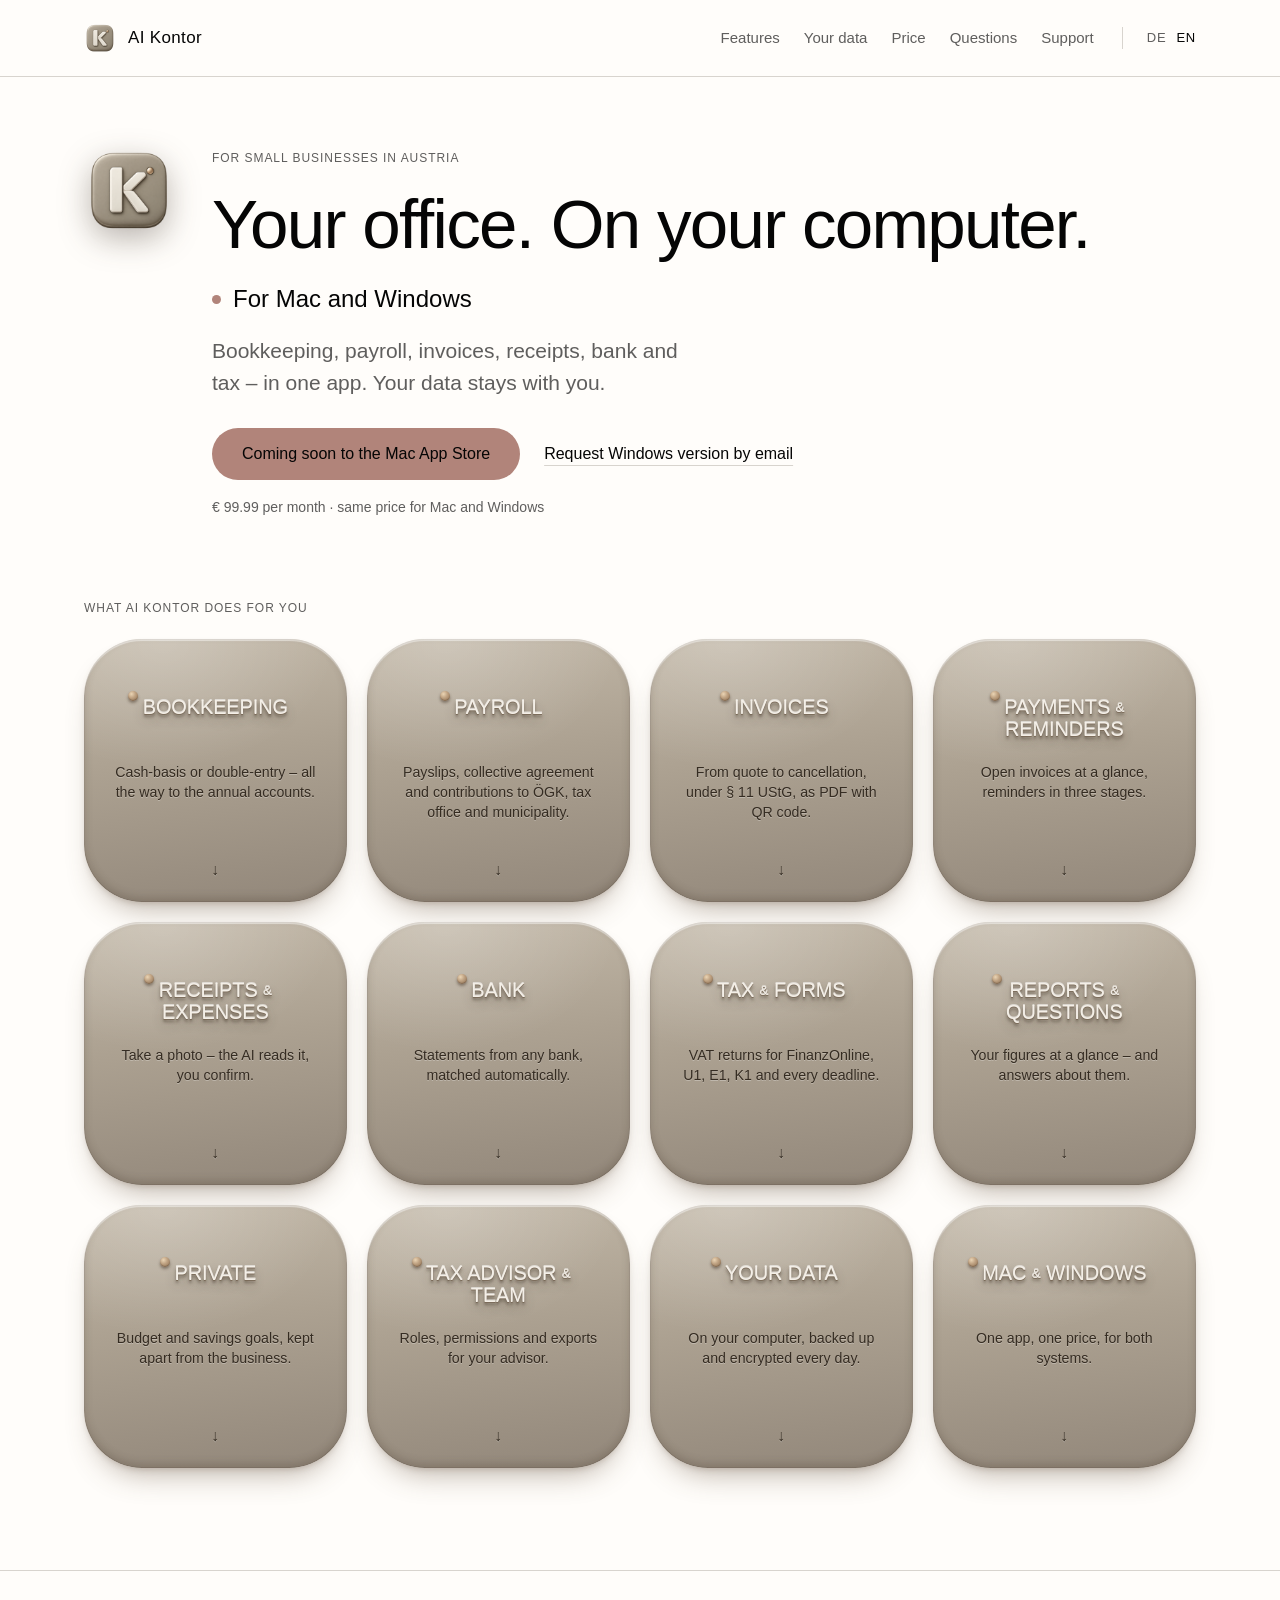
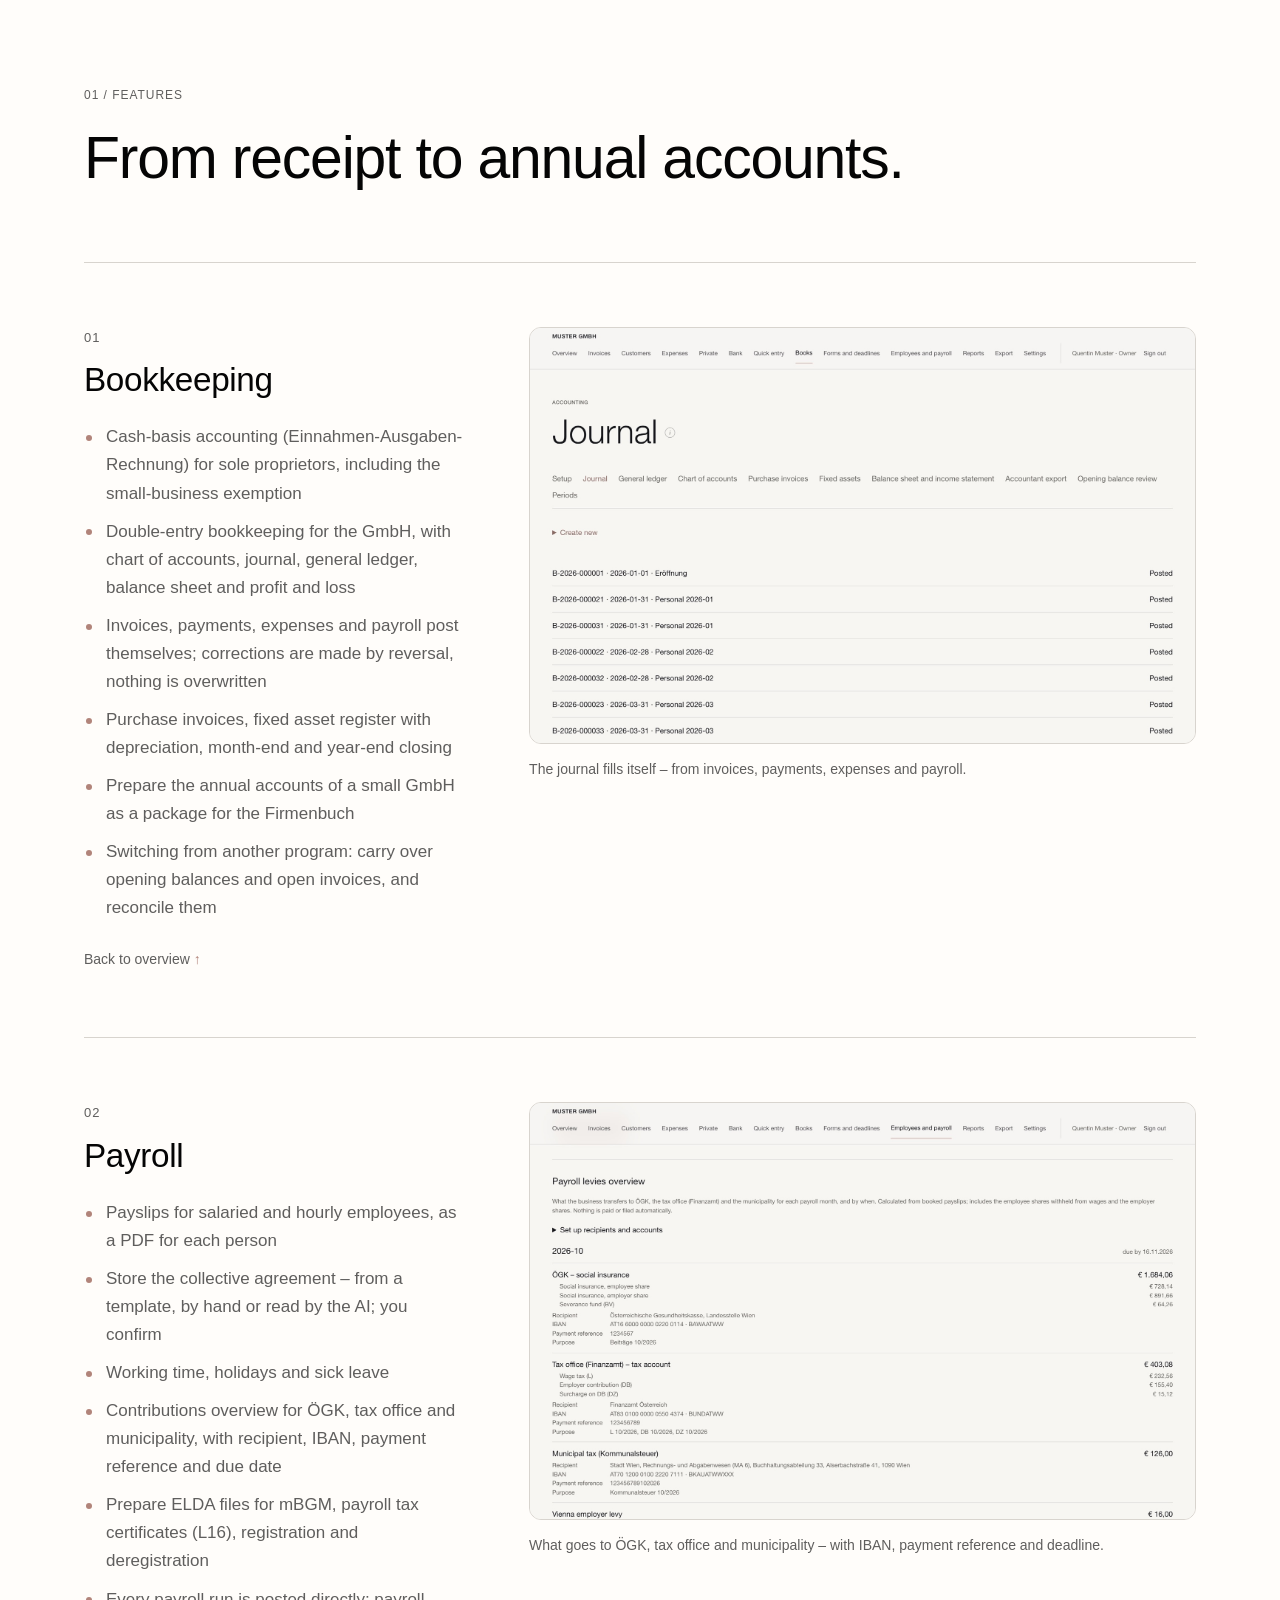
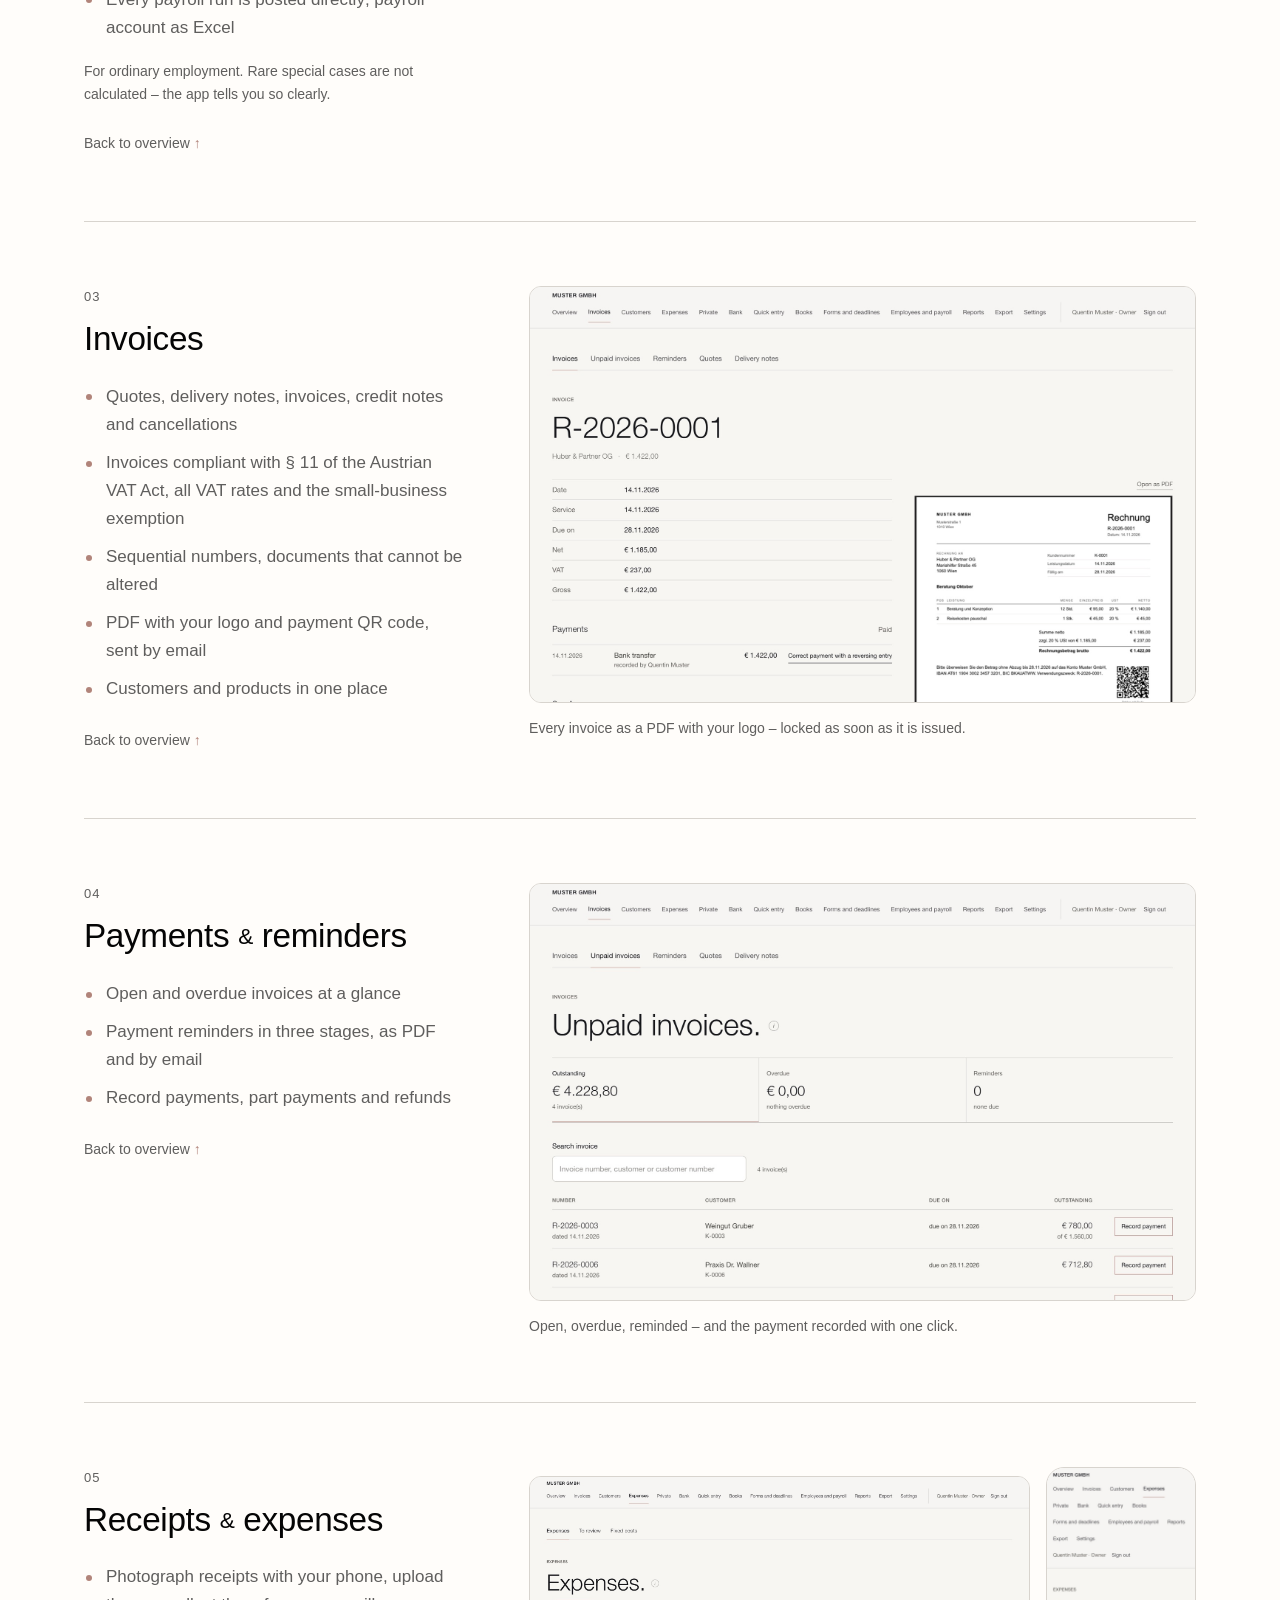
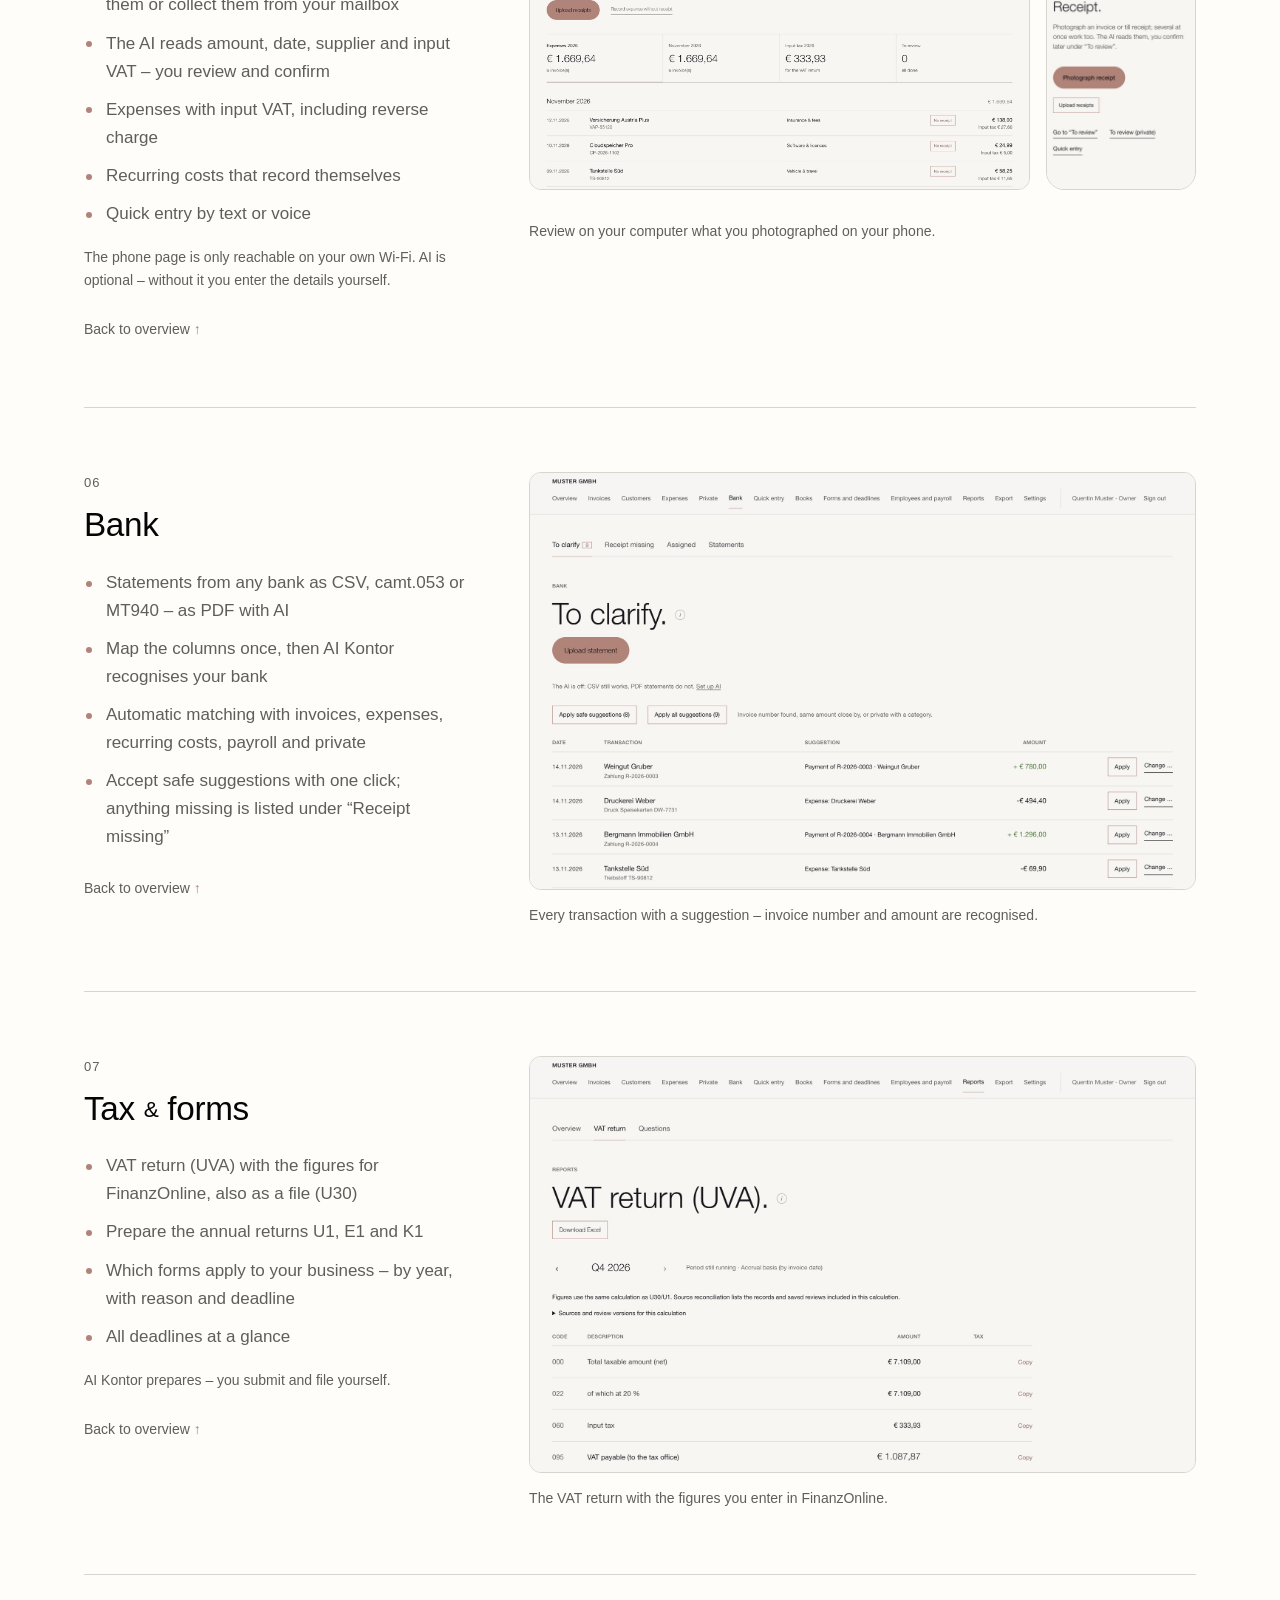
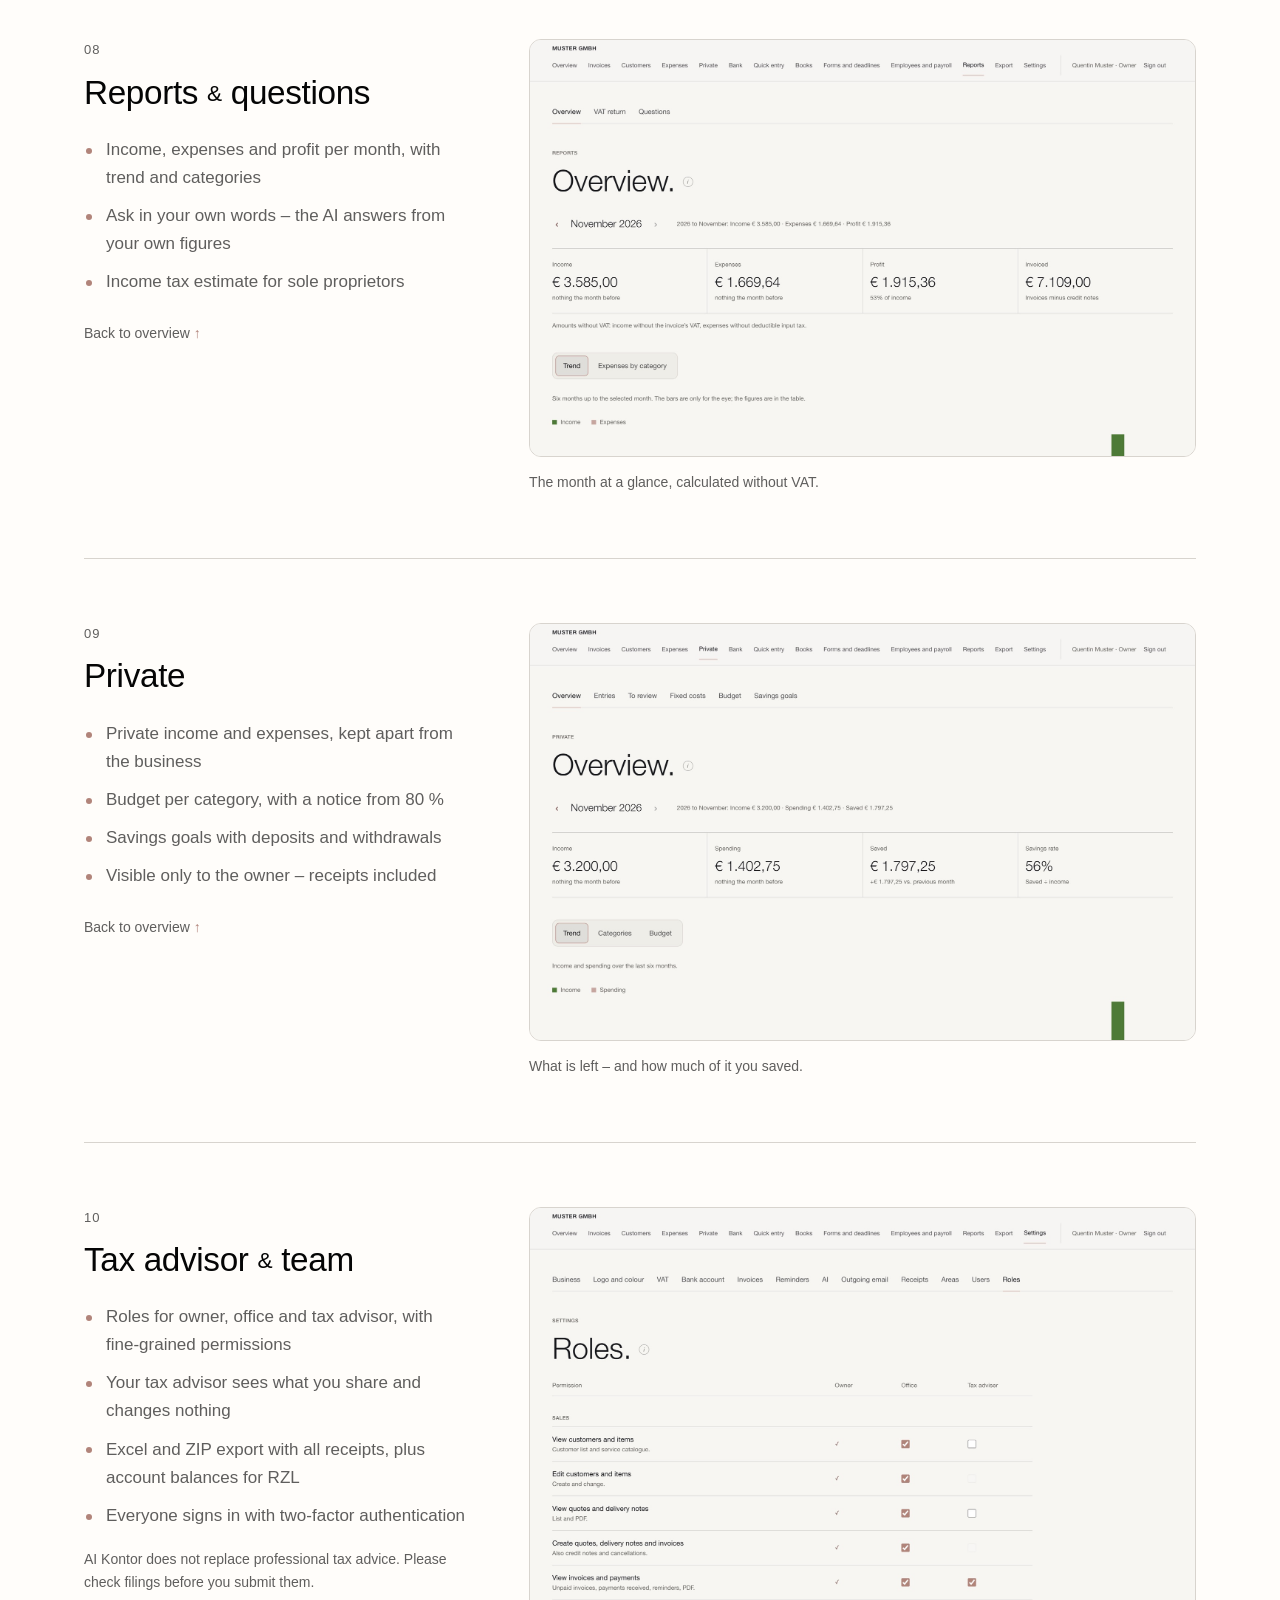
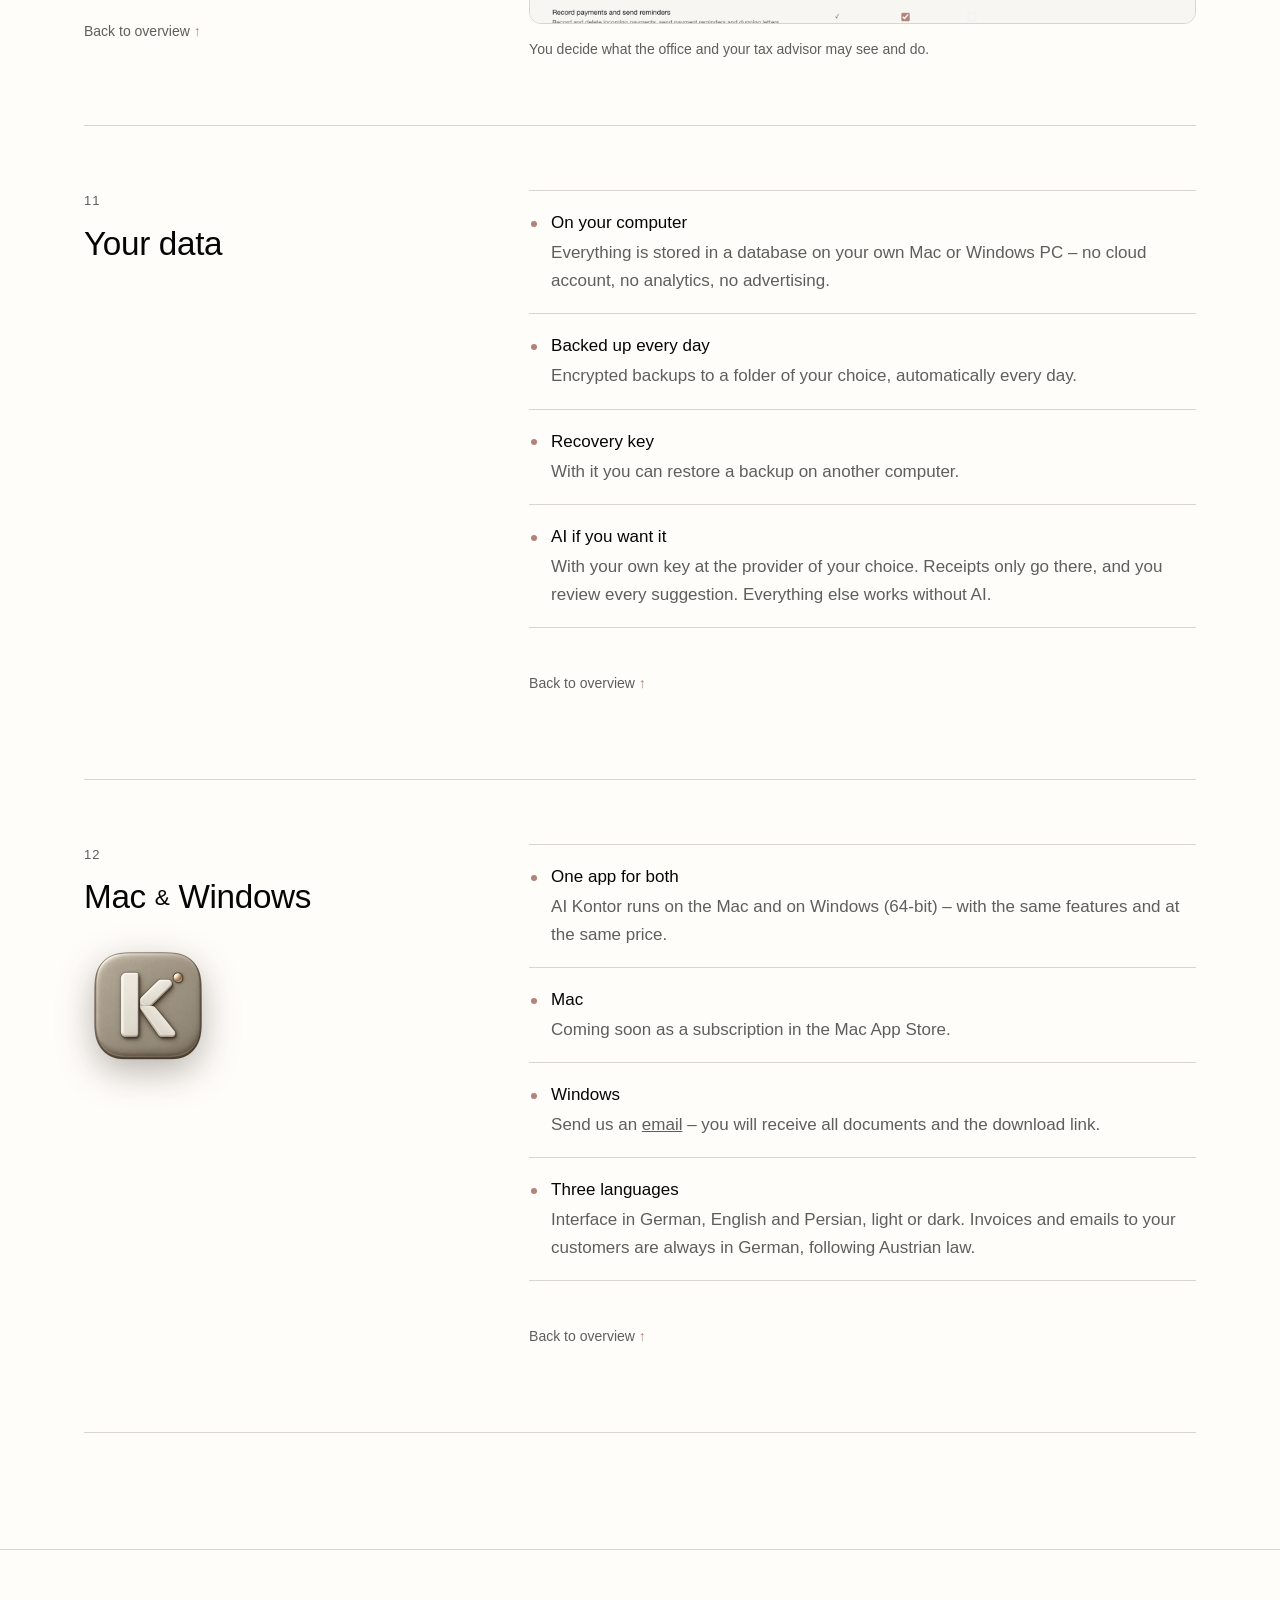
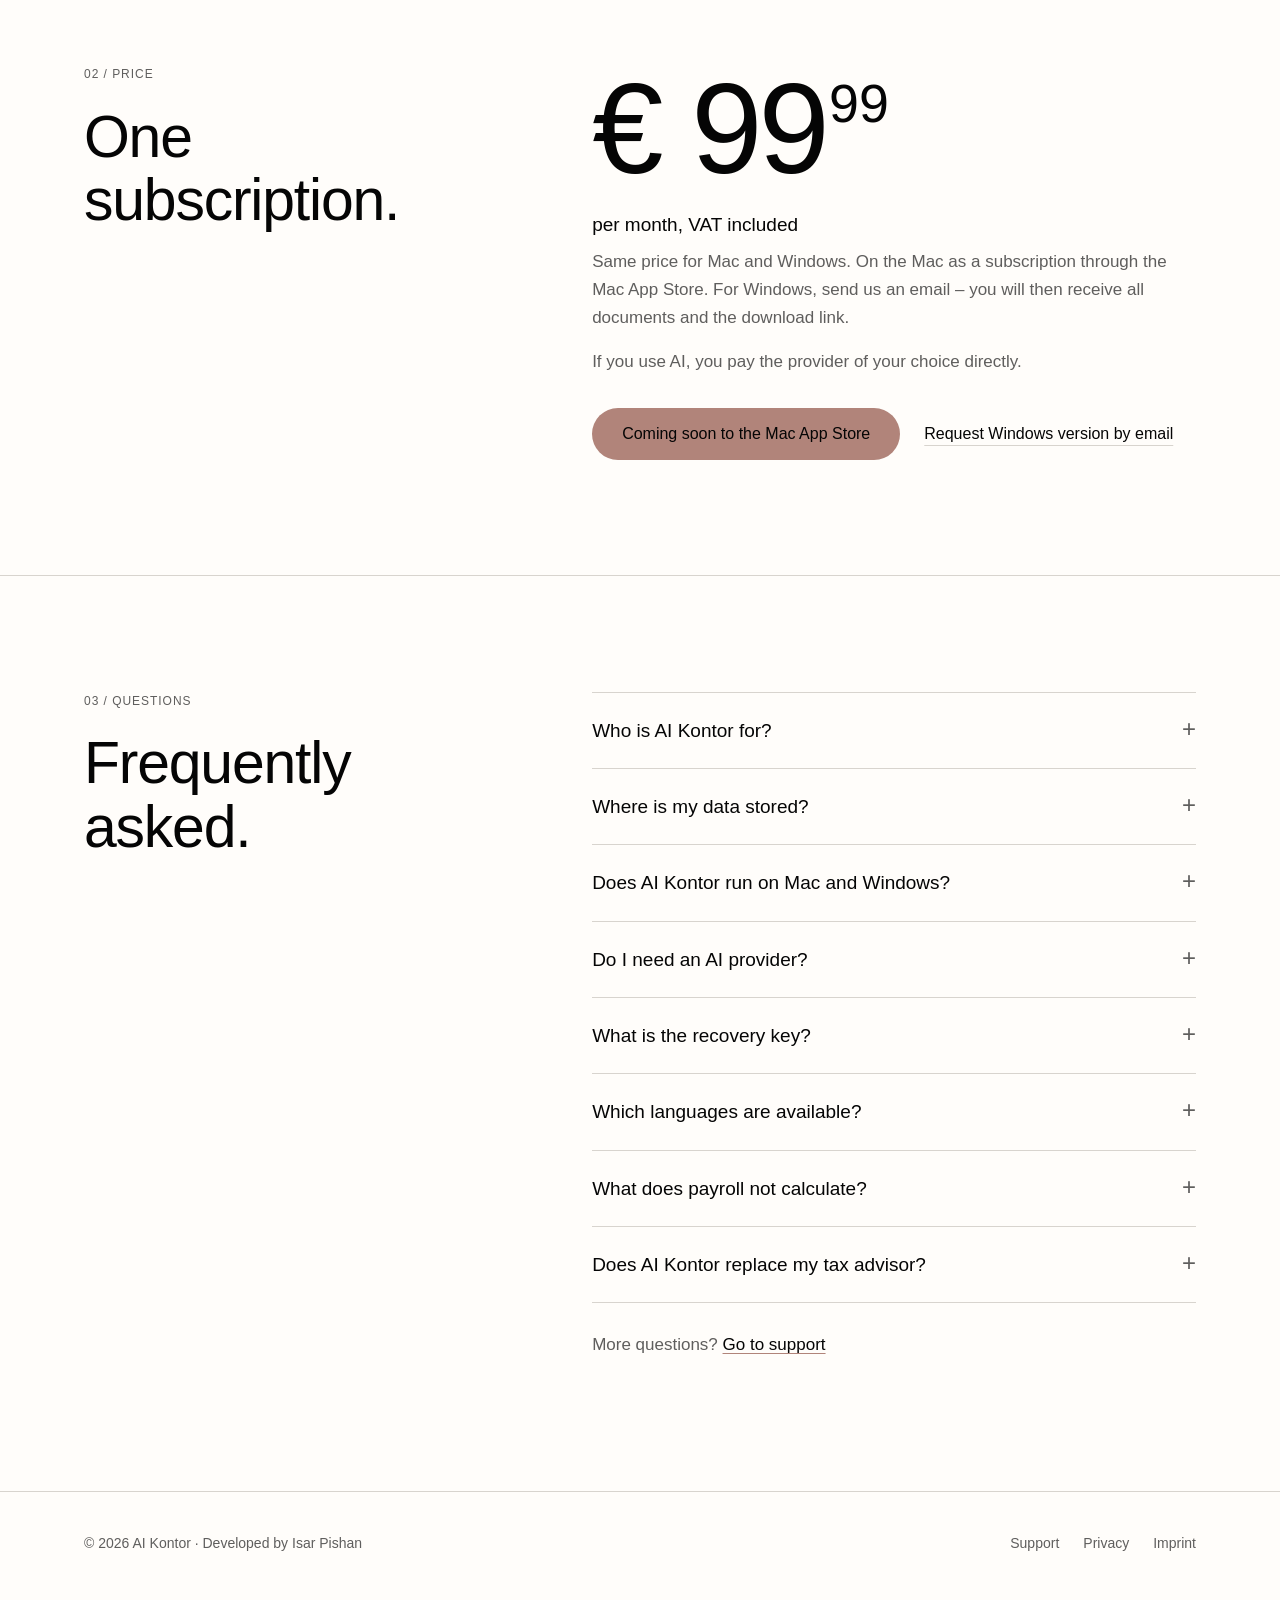
==== en/index.html @ 0d6f1c56 "Landing page: twelve icon-style feature tiles, new app screenshots - Hero: app icon, "Für Mac und Wi" ====
<!doctype html>
<html lang="en">
<head>
<meta charset="utf-8">
<meta name="viewport" content="width=device-width, initial-scale=1">
<title>AI Kontor – Bookkeeping, payroll and invoices for small businesses in Austria</title>
<meta name="description" content="Bookkeeping, payroll, Austrian VAT invoices, AI receipt capture, bank and VAT returns – in one app on your own computer, for Mac and Windows. Your data stays with you.">
<meta name="color-scheme" content="dark light">
<link rel="icon" href="../bilder/icon-64.png">
<link rel="apple-touch-icon" href="../bilder/icon-256.png">
<link rel="alternate" hreflang="de" href="../index.html">
<link rel="alternate" hreflang="en" href="index.html">
<link rel="stylesheet" href="../stil.css">
</head>
<body>

<header class="kopf">
  <div class="rahmen">
    <a class="marke" href="index.html"><img src="../bilder/icon-64.png" alt="" width="32" height="32">AI Kontor</a>
    <nav class="navi" aria-label="Page">
      <a href="#overview">Features</a>
      <a href="#data">Your data</a>
      <a href="#price">Price</a>
      <a href="#questions">Questions</a>
      <a href="../support.html#english" hreflang="de">Support</a>
    </nav>
    <nav class="sprachen" aria-label="Language">
      <a href="../index.html" lang="de" hreflang="de">DE</a>
      <a href="index.html" aria-current="page" lang="en">EN</a>
    </nav>
  </div>
</header>

<main>
  <section class="hero rahmen">
    <img class="hero-icon" src="../bilder/icon-256.png" alt="" width="96" height="96">
    <p class="label">For small businesses in Austria</p>
    <h1>Your office. On your computer.</h1>
    <p class="plattform">For Mac and Windows</p>
    <p class="einleitung">Bookkeeping, payroll, invoices, receipts, bank and tax – in one app. Your data stays with you.</p>
    <div class="knopf-zeile">
      <span class="knopf">Coming soon to the Mac App Store</span>
      <a class="zweitlink" href="mailto:isar.pishan@gmail.com?subject=AI%20Kontor%20for%20Windows">Request Windows version by email</a>
    </div>
    <p class="klein">€ 99.99 per month · same price for Mac and Windows</p>
  </section>

  <section class="uebersicht rahmen" id="overview" aria-labelledby="overview-title">
    <p class="label" id="overview-title">What AI Kontor does for you</p>
    <ul class="kacheln">
      <li><a class="kachel" href="#bookkeeping"><span class="kachel-titel"><span class="titel-wort">Bookkeeping</span></span><span class="kachel-text">Cash-basis or double-entry – all the way to the annual accounts.</span><span class="kachel-pfeil" aria-hidden="true">↓</span></a></li>
      <li><a class="kachel" href="#payroll"><span class="kachel-titel"><span class="titel-wort">Payroll</span></span><span class="kachel-text">Payslips, collective agreement and contributions to ÖGK, tax office and municipality.</span><span class="kachel-pfeil" aria-hidden="true">↓</span></a></li>
      <li><a class="kachel" href="#invoices"><span class="kachel-titel"><span class="titel-wort">Invoices</span></span><span class="kachel-text">From quote to cancellation, under § 11 UStG, as PDF with QR code.</span><span class="kachel-pfeil" aria-hidden="true">↓</span></a></li>
      <li><a class="kachel" href="#payments"><span class="kachel-titel"><span class="titel-wort">Payments <span class="und">&amp;</span><br>reminders</span></span><span class="kachel-text">Open invoices at a glance, reminders in three stages.</span><span class="kachel-pfeil" aria-hidden="true">↓</span></a></li>
      <li><a class="kachel" href="#receipts"><span class="kachel-titel"><span class="titel-wort">Receipts <span class="und">&amp;</span><br>expenses</span></span><span class="kachel-text">Take a photo – the AI reads it, you confirm.</span><span class="kachel-pfeil" aria-hidden="true">↓</span></a></li>
      <li><a class="kachel" href="#bank"><span class="kachel-titel"><span class="titel-wort">Bank</span></span><span class="kachel-text">Statements from any bank, matched automatically.</span><span class="kachel-pfeil" aria-hidden="true">↓</span></a></li>
      <li><a class="kachel" href="#tax"><span class="kachel-titel"><span class="titel-wort">Tax <span class="und">&amp;</span> forms</span></span><span class="kachel-text">VAT returns for FinanzOnline, U1, E1, K1 and every deadline.</span><span class="kachel-pfeil" aria-hidden="true">↓</span></a></li>
      <li><a class="kachel" href="#reports"><span class="kachel-titel"><span class="titel-wort">Reports <span class="und">&amp;</span><br>questions</span></span><span class="kachel-text">Your figures at a glance – and answers about them.</span><span class="kachel-pfeil" aria-hidden="true">↓</span></a></li>
      <li><a class="kachel" href="#private"><span class="kachel-titel"><span class="titel-wort">Private</span></span><span class="kachel-text">Budget and savings goals, kept apart from the business.</span><span class="kachel-pfeil" aria-hidden="true">↓</span></a></li>
      <li><a class="kachel" href="#team"><span class="kachel-titel"><span class="titel-wort">Tax advisor <span class="und">&amp;</span><br>team</span></span><span class="kachel-text">Roles, permissions and exports for your advisor.</span><span class="kachel-pfeil" aria-hidden="true">↓</span></a></li>
      <li><a class="kachel" href="#data"><span class="kachel-titel"><span class="titel-wort">Your data</span></span><span class="kachel-text">On your computer, backed up and encrypted every day.</span><span class="kachel-pfeil" aria-hidden="true">↓</span></a></li>
      <li><a class="kachel" href="#platforms"><span class="kachel-titel"><span class="titel-wort">Mac <span class="und">&amp;</span> Windows</span></span><span class="kachel-text">One app, one price, for both systems.</span><span class="kachel-pfeil" aria-hidden="true">↓</span></a></li>
    </ul>
  </section>


  <section class="abschnitt" aria-labelledby="features-title">
    <div class="rahmen">
      <p class="label">01 / Features</p>
      <h2 id="features-title">From receipt to annual accounts.</h2>

      <div class="funktionen">
        <article class="funktion" id="bookkeeping">
          <div class="funktion-text">
            <span class="nr">01</span>
            <h3>Bookkeeping</h3>
            <ul class="punkte">
              <li>Cash-basis accounting (Einnahmen-Ausgaben-Rechnung) for sole proprietors, including the small-business exemption</li>
              <li>Double-entry bookkeeping for the GmbH, with chart of accounts, journal, general ledger, balance sheet and profit and loss</li>
              <li>Invoices, payments, expenses and payroll post themselves; corrections are made by reversal, nothing is overwritten</li>
              <li>Purchase invoices, fixed asset register with depreciation, month-end and year-end closing</li>
              <li>Prepare the annual accounts of a small GmbH as a package for the Firmenbuch</li>
              <li>Switching from another program: carry over opening balances and open invoices, and reconcile them</li>
            </ul>
            <a class="nach-oben" href="#overview">Back to overview <span aria-hidden="true">↑</span></a>
          </div>
          <figure class="bild">
            <picture>
              <source media="(prefers-color-scheme: dark)" srcset="../bilder/07-buchhaltung-en-dunkel.jpg">
              <img src="../bilder/07-buchhaltung-en-hell.jpg" width="1800" height="1125" loading="lazy"
                   alt="The journal in AI Kontor with the opening entry and posted payroll">
            </picture>
            <figcaption>The journal fills itself – from invoices, payments, expenses and payroll.</figcaption>
          </figure>
        </article>

        <article class="funktion" id="payroll">
          <div class="funktion-text">
            <span class="nr">02</span>
            <h3>Payroll</h3>
            <ul class="punkte">
              <li>Payslips for salaried and hourly employees, as a PDF for each person</li>
              <li>Store the collective agreement – from a template, by hand or read by the AI; you confirm</li>
              <li>Working time, holidays and sick leave</li>
              <li>Contributions overview for ÖGK, tax office and municipality, with recipient, IBAN, payment reference and due date</li>
              <li>Prepare ELDA files for mBGM, payroll tax certificates (L16), registration and deregistration</li>
              <li>Every payroll run is posted directly; payroll account as Excel</li>
            </ul>
            <p class="hinweis">For ordinary employment. Rare special cases are not calculated – the app tells you so clearly.</p>
            <a class="nach-oben" href="#overview">Back to overview <span aria-hidden="true">↑</span></a>
          </div>
          <figure class="bild">
            <picture>
              <source media="(prefers-color-scheme: dark)" srcset="../bilder/09-lohn-en-dunkel.jpg">
              <img src="../bilder/09-lohn-en-hell.jpg" width="1800" height="1125" loading="lazy"
                   alt="Contributions overview in AI Kontor: amounts for ÖGK, tax office and municipal tax with recipient, IBAN and payment reference">
            </picture>
            <figcaption>What goes to ÖGK, tax office and municipality – with IBAN, payment reference and deadline.</figcaption>
          </figure>
        </article>

        <article class="funktion" id="invoices">
          <div class="funktion-text">
            <span class="nr">03</span>
            <h3>Invoices</h3>
            <ul class="punkte">
              <li>Quotes, delivery notes, invoices, credit notes and cancellations</li>
              <li>Invoices compliant with § 11 of the Austrian VAT Act, all VAT rates and the small-business exemption</li>
              <li>Sequential numbers, documents that cannot be altered</li>
              <li>PDF with your logo and payment QR code, sent by email</li>
              <li>Customers and products in one place</li>
            </ul>
            <a class="nach-oben" href="#overview">Back to overview <span aria-hidden="true">↑</span></a>
          </div>
          <figure class="bild">
            <picture>
              <source media="(prefers-color-scheme: dark)" srcset="../bilder/02-rechnung-en-dunkel.jpg">
              <img src="../bilder/02-rechnung-en-hell.jpg" width="1800" height="1125" loading="lazy"
                   alt="An invoice in AI Kontor with a PDF preview">
            </picture>
            <figcaption>Every invoice as a PDF with your logo – locked as soon as it is issued.</figcaption>
          </figure>
        </article>

        <article class="funktion" id="payments">
          <div class="funktion-text">
            <span class="nr">04</span>
            <h3>Payments <span class="und">&amp;</span> reminders</h3>
            <ul class="punkte">
              <li>Open and overdue invoices at a glance</li>
              <li>Payment reminders in three stages, as PDF and by email</li>
              <li>Record payments, part payments and refunds</li>
            </ul>
            <a class="nach-oben" href="#overview">Back to overview <span aria-hidden="true">↑</span></a>
          </div>
          <figure class="bild">
            <picture>
              <source media="(prefers-color-scheme: dark)" srcset="../bilder/03-offen-en-dunkel.jpg">
              <img src="../bilder/03-offen-en-hell.jpg" width="1800" height="1125" loading="lazy"
                   alt="Open invoices in AI Kontor with total, due date and a button to record the payment">
            </picture>
            <figcaption>Open, overdue, reminded – and the payment recorded with one click.</figcaption>
          </figure>
        </article>

        <article class="funktion" id="receipts">
          <div class="funktion-text">
            <span class="nr">05</span>
            <h3>Receipts <span class="und">&amp;</span> expenses</h3>
            <ul class="punkte">
              <li>Photograph receipts with your phone, upload them or collect them from your mailbox</li>
              <li>The AI reads amount, date, supplier and input VAT – you review and confirm</li>
              <li>Expenses with input VAT, including reverse charge</li>
              <li>Recurring costs that record themselves</li>
              <li>Quick entry by text or voice</li>
            </ul>
            <p class="hinweis">The phone page is only reachable on your own Wi-Fi. AI is optional – without it you enter the details yourself.</p>
            <a class="nach-oben" href="#overview">Back to overview <span aria-hidden="true">↑</span></a>
          </div>
          <figure class="bild paar">
            <picture>
              <source media="(prefers-color-scheme: dark)" srcset="../bilder/04-ausgaben-en-dunkel.jpg">
              <img src="../bilder/04-ausgaben-en-hell.jpg" width="1800" height="1125" loading="lazy"
                   alt="Expenses in AI Kontor with supplier, category and input VAT">
            </picture>
            <picture class="handy">
              <source media="(prefers-color-scheme: dark)" srcset="../bilder/15-beleg-handy-en-dunkel.jpg">
              <img src="../bilder/15-beleg-handy-en-hell.jpg" width="600" height="1300" loading="lazy"
                   alt="The AI Kontor phone page with the button to photograph a receipt">
            </picture>
            <figcaption>Review on your computer what you photographed on your phone.</figcaption>
          </figure>
        </article>

        <article class="funktion" id="bank">
          <div class="funktion-text">
            <span class="nr">06</span>
            <h3>Bank</h3>
            <ul class="punkte">
              <li>Statements from any bank as CSV, camt.053 or MT940 – as PDF with AI</li>
              <li>Map the columns once, then AI Kontor recognises your bank</li>
              <li>Automatic matching with invoices, expenses, recurring costs, payroll and private</li>
              <li>Accept safe suggestions with one click; anything missing is listed under “Receipt missing”</li>
            </ul>
            <a class="nach-oben" href="#overview">Back to overview <span aria-hidden="true">↑</span></a>
          </div>
          <figure class="bild">
            <picture>
              <source media="(prefers-color-scheme: dark)" srcset="../bilder/10-bank-en-dunkel.jpg">
              <img src="../bilder/10-bank-en-hell.jpg" width="1800" height="1125" loading="lazy"
                   alt="Bank matching in AI Kontor: transactions with suggestions for invoices and expenses">
            </picture>
            <figcaption>Every transaction with a suggestion – invoice number and amount are recognised.</figcaption>
          </figure>
        </article>

        <article class="funktion" id="tax">
          <div class="funktion-text">
            <span class="nr">07</span>
            <h3>Tax <span class="und">&amp;</span> forms</h3>
            <ul class="punkte">
              <li>VAT return (UVA) with the figures for FinanzOnline, also as a file (U30)</li>
              <li>Prepare the annual returns U1, E1 and K1</li>
              <li>Which forms apply to your business – by year, with reason and deadline</li>
              <li>All deadlines at a glance</li>
            </ul>
            <p class="hinweis">AI Kontor prepares – you submit and file yourself.</p>
            <a class="nach-oben" href="#overview">Back to overview <span aria-hidden="true">↑</span></a>
          </div>
          <figure class="bild">
            <picture>
              <source media="(prefers-color-scheme: dark)" srcset="../bilder/06-uva-en-dunkel.jpg">
              <img src="../bilder/06-uva-en-hell.jpg" width="1800" height="1125" loading="lazy"
                   alt="VAT return in AI Kontor with the figures for FinanzOnline">
            </picture>
            <figcaption>The VAT return with the figures you enter in FinanzOnline.</figcaption>
          </figure>
        </article>

        <article class="funktion" id="reports">
          <div class="funktion-text">
            <span class="nr">08</span>
            <h3>Reports <span class="und">&amp;</span> questions</h3>
            <ul class="punkte">
              <li>Income, expenses and profit per month, with trend and categories</li>
              <li>Ask in your own words – the AI answers from your own figures</li>
              <li>Income tax estimate for sole proprietors</li>
            </ul>
            <a class="nach-oben" href="#overview">Back to overview <span aria-hidden="true">↑</span></a>
          </div>
          <figure class="bild">
            <picture>
              <source media="(prefers-color-scheme: dark)" srcset="../bilder/05-berichte-en-dunkel.jpg">
              <img src="../bilder/05-berichte-en-hell.jpg" width="1800" height="1125" loading="lazy"
                   alt="Overview in AI Kontor with income, expenses, profit and invoiced amount for the month">
            </picture>
            <figcaption>The month at a glance, calculated without VAT.</figcaption>
          </figure>
        </article>

        <article class="funktion" id="private">
          <div class="funktion-text">
            <span class="nr">09</span>
            <h3>Private</h3>
            <ul class="punkte">
              <li>Private income and expenses, kept apart from the business</li>
              <li>Budget per category, with a notice from 80 %</li>
              <li>Savings goals with deposits and withdrawals</li>
              <li>Visible only to the owner – receipts included</li>
            </ul>
            <a class="nach-oben" href="#overview">Back to overview <span aria-hidden="true">↑</span></a>
          </div>
          <figure class="bild">
            <picture>
              <source media="(prefers-color-scheme: dark)" srcset="../bilder/12-privat-en-dunkel.jpg">
              <img src="../bilder/12-privat-en-hell.jpg" width="1800" height="1125" loading="lazy"
                   alt="Private overview in AI Kontor with income, expenses, saved amount and savings rate">
            </picture>
            <figcaption>What is left – and how much of it you saved.</figcaption>
          </figure>
        </article>

        <article class="funktion" id="team">
          <div class="funktion-text">
            <span class="nr">10</span>
            <h3>Tax advisor <span class="und">&amp;</span> team</h3>
            <ul class="punkte">
              <li>Roles for owner, office and tax advisor, with fine-grained permissions</li>
              <li>Your tax advisor sees what you share and changes nothing</li>
              <li>Excel and ZIP export with all receipts, plus account balances for RZL</li>
              <li>Everyone signs in with two-factor authentication</li>
            </ul>
            <p class="hinweis">AI Kontor does not replace professional tax advice. Please check filings before you submit them.</p>
            <a class="nach-oben" href="#overview">Back to overview <span aria-hidden="true">↑</span></a>
          </div>
          <figure class="bild">
            <picture>
              <source media="(prefers-color-scheme: dark)" srcset="../bilder/14-rollen-en-dunkel.jpg">
              <img src="../bilder/14-rollen-en-hell.jpg" width="1800" height="1125" loading="lazy"
                   alt="Roles in AI Kontor: permissions for owner, office and tax advisor as checkboxes">
            </picture>
            <figcaption>You decide what the office and your tax advisor may see and do.</figcaption>
          </figure>
        </article>

        <article class="funktion ohne-bild" id="data">
          <div class="funktion-text">
            <span class="nr">11</span>
            <h3>Your data</h3>
          </div>
          <ul class="punkte gross">
            <li><strong>On your computer</strong>Everything is stored in a database on your own Mac or Windows PC – no cloud account, no analytics, no advertising.</li>
            <li><strong>Backed up every day</strong>Encrypted backups to a folder of your choice, automatically every day.</li>
            <li><strong>Recovery key</strong>With it you can restore a backup on another computer.</li>
            <li><strong>AI if you want it</strong>With your own key at the provider of your choice. Receipts only go there, and you review every suggestion. Everything else works without AI.</li>
            <li class="ohne-punkt"><a class="nach-oben" href="#overview">Back to overview <span aria-hidden="true">↑</span></a></li>
          </ul>
        </article>

        <article class="funktion ohne-bild" id="platforms">
          <div class="funktion-text">
            <span class="nr">12</span>
            <h3>Mac <span class="und">&amp;</span> Windows</h3>
            <img class="plattform-icon" src="../bilder/icon-256.png" alt="The AI Kontor app icon" width="128" height="128" loading="lazy">
          </div>
          <ul class="punkte gross">
            <li><strong>One app for both</strong>AI Kontor runs on the Mac and on Windows (64-bit) – with the same features and at the same price.</li>
            <li><strong>Mac</strong>Coming soon as a subscription in the Mac App Store.</li>
            <li><strong>Windows</strong>Send us an <a href="mailto:isar.pishan@gmail.com?subject=AI%20Kontor%20for%20Windows">email</a> – you will receive all documents and the download link.</li>
            <li><strong>Three languages</strong>Interface in German, English and Persian, light or dark. Invoices and emails to your customers are always in German, following Austrian law.</li>
            <li class="ohne-punkt"><a class="nach-oben" href="#overview">Back to overview <span aria-hidden="true">↑</span></a></li>
          </ul>
        </article>
      </div>
    </div>
  </section>

  <section class="abschnitt" id="price">
    <div class="rahmen zweispaltig">
      <div>
        <p class="label">02 / Price</p>
        <h2>One subscription.</h2>
      </div>
      <div class="preis-block">
        <p class="preis" aria-label="€ 99.99"><span aria-hidden="true">€ 99<span class="cent">99</span></span></p>
        <p class="preis-zusatz">per month, VAT included</p>
        <p>Same price for Mac and Windows. On the Mac as a subscription through the Mac App Store. For Windows, send us an email – you will then receive all documents and the download link.</p>
        <p>If you use AI, you pay the provider of your choice directly.</p>
        <div class="knopf-zeile">
          <span class="knopf">Coming soon to the Mac App Store</span>
          <a class="zweitlink" href="mailto:isar.pishan@gmail.com?subject=AI%20Kontor%20for%20Windows">Request Windows version by email</a>
        </div>
      </div>
    </div>
  </section>

  <section class="abschnitt" id="questions">
    <div class="rahmen zweispaltig">
      <div>
        <p class="label">03 / Questions</p>
        <h2>Frequently asked.</h2>
      </div>
      <div>
        <div class="fragen">
          <details>
            <summary>Who is AI Kontor for?</summary>
            <p>For small businesses in Austria: sole proprietors with cash-basis accounting and small GmbHs with double-entry bookkeeping, with or without employees. Invoices under the Austrian VAT Act, the small-business exemption and VAT returns for FinanzOnline are included.</p>
          </details>
          <details>
            <summary>Where is my data stored?</summary>
            <p>Only on your computer. We have no access to it. Choose a backup folder in the app's desktop settings, for example on an external drive; AI Kontor then backs up every day, encrypted.</p>
          </details>
          <details>
            <summary>Does AI Kontor run on Mac and Windows?</summary>
            <p>Yes. AI Kontor is available for Mac and for Windows (64-bit). For the Mac, soon in the Mac App Store; for Windows, send us an <a href="mailto:isar.pishan@gmail.com?subject=AI%20Kontor%20for%20Windows">email</a> and you will receive all documents and the download link. All data stays on the computer AI Kontor runs on.</p>
          </details>
          <details>
            <summary>Do I need an AI provider?</summary>
            <p>No. With your own key, AI Kontor reads receipts and bank statements automatically; without a key you enter the details yourself. Everything else works the same.</p>
          </details>
          <details>
            <summary>What is the recovery key?</summary>
            <p>Without it, a backup cannot be restored on another computer. Save or print it once and keep it apart from the backup.</p>
          </details>
          <details>
            <summary>Which languages are available?</summary>
            <p>The interface is available in German, English and Persian. Invoices, reminders and emails to your customers are always in German, following Austrian law.</p>
          </details>
          <details>
            <summary>What does payroll not calculate?</summary>
            <p>AI Kontor calculates ordinary employment of salaried and hourly employees. Rare special cases are not calculated; the app says so clearly, so you can settle them with your tax advisor or payroll service.</p>
          </details>
          <details>
            <summary>Does AI Kontor replace my tax advisor?</summary>
            <p>No. AI Kontor keeps your books, prepares VAT returns, annual returns and filing files, and exports everything for your tax advisor. Please check filings before you submit them.</p>
          </details>
        </div>
        <p class="fragen-mehr">More questions? <a href="../support.html#english" hreflang="de">Go to support</a></p>
      </div>
    </div>
  </section>
</main>

<footer class="fuss">
  <div class="rahmen">
    <p>© 2026 AI Kontor · Developed by Isar Pishan</p>
    <nav aria-label="Legal">
      <a href="../support.html#english" hreflang="de">Support</a>
      <a href="../datenschutz.html#english" hreflang="de">Privacy</a>
      <a href="../impressum.html" hreflang="de">Imprint</a>
    </nav>
  </div>
</footer>

</body>
</html>
---- stil.css ----
/*
 * AI Kontor – Website. Gestaltung: Carbon / Ivory / Graphite, Roségold nur als Akzent
 * (Knopf, Aufzählungspunkte). Wie die App: große, leichte Überschriften, Linien statt Karten,
 * keine Schatten und keine Verläufe. Hell und dunkel folgen dem Gerät.
 */
:root {
  color-scheme: dark;
  --canvas: #050505;
  --flaeche: #151515;
  --ink: #f4f2ef;
  --muted: #a6a19d;
  --line: #333333;
  --rose: #b1847a;
  --rose-ink: #050505;
  --schrift: "Helvetica Neue", Helvetica, Arial, sans-serif;
  /* Farben des App-Symbols: Taupe-Kachel, Elfenbein-K, Roségold-Punkt */
  --taupe-hell: #c3b9a9;
  --taupe: #aca191;
  --taupe-dunkel: #92877a;
  --kachel-text: #352c22;
  --taupe-rand: #6f6456;
  --elfenbein: #f4efe7;
  --punkt-hell: #ead4b4;
  --punkt: #c0a383;
  --punkt-dunkel: #8a6c4f;
  --kachel-schatten: 0 18px 30px -14px rgb(52 40 28 / 0.55), 0 3px 6px -2px rgb(52 40 28 / 0.3);
  --kachel-schatten-hoch: 0 28px 40px -16px rgb(52 40 28 / 0.6), 0 6px 10px -4px rgb(52 40 28 / 0.3);
  --rand: clamp(16px, 5.5vw, 64px);
}
@media (prefers-color-scheme: light) {
  :root {
    color-scheme: light;
    --canvas: #fffdfa;
    --flaeche: #f4f2ef;
    --ink: #050505;
    --muted: rgb(5 5 5 / 0.64);
    --line: #d8d4ce;
    --kachel-schatten: 0 18px 30px -14px rgb(90 70 50 / 0.45), 0 3px 6px -2px rgb(90 70 50 / 0.22);
    --kachel-schatten-hoch: 0 28px 40px -16px rgb(90 70 50 / 0.5), 0 6px 10px -4px rgb(90 70 50 / 0.24);
  }
}

*, *::before, *::after { box-sizing: border-box; }
html { background: var(--canvas); scroll-behavior: smooth; -webkit-text-size-adjust: 100%; }
@media (prefers-reduced-motion: reduce) { html { scroll-behavior: auto; } }
body {
  margin: 0;
  background: var(--canvas);
  color: var(--ink);
  font: 400 17px/1.65 var(--schrift);
  -webkit-font-smoothing: antialiased;
}
img { display: block; max-width: 100%; height: auto; }
a { color: inherit; }
:focus-visible { outline: 2px solid var(--rose); outline-offset: 3px; border-radius: 4px; }
[id] { scroll-margin-block-start: 24px; }

.rahmen { max-width: 1240px; margin-inline: auto; padding-inline: var(--rand); }

/* ── Kopf ── */
.kopf { border-block-end: 1px solid var(--line); }
.kopf .rahmen { display: flex; align-items: center; gap: 28px; min-height: 76px; }
.marke { display: flex; align-items: center; gap: 12px; text-decoration: none; font-weight: 500; letter-spacing: 0.02em; white-space: nowrap; }
.marke img { width: 32px; height: 32px; }
.navi { display: flex; gap: 24px; margin-inline-start: auto; font-size: 15px; }
.navi a, .sprachen a { color: var(--muted); text-decoration: none; }
.navi a:hover, .sprachen a:hover, .navi a[aria-current] { color: var(--ink); }
.sprachen { display: flex; gap: 10px; padding-inline-start: 24px; border-inline-start: 1px solid var(--line); font-size: 13px; font-weight: 500; letter-spacing: 0.06em; }
.sprachen [aria-current] { color: var(--ink); }

/* ── Typografie ── */
.label {
  margin: 0 0 20px;
  font-size: 12px; font-weight: 500; letter-spacing: 0.08em; text-transform: uppercase;
  color: var(--muted);
}
h1, h2, h3 { font-weight: 300; margin: 0; }
h1 { font-size: clamp(46px, 8vw, 108px); line-height: 1.02; letter-spacing: -0.025em; }
h2 { font-size: clamp(34px, 4.6vw, 60px); line-height: 1.08; letter-spacing: -0.02em; }
h3 { font-size: 22px; line-height: 1.3; font-weight: 400; }
p { margin: 0 0 16px; color: var(--muted); max-width: 62ch; }
strong { color: var(--ink); font-weight: 500; }
.einleitung { font-size: clamp(18px, 1.7vw, 21px); line-height: 1.55; max-width: 40ch; margin-block: 28px 36px; }

/* ── Knopf: einziger großer Akzent ── */
.knopf {
  display: inline-flex; align-items: center; min-height: 52px; padding: 0 30px;
  border-radius: 999px; background: var(--rose); color: var(--rose-ink);
  font-size: 16px; font-weight: 500; text-decoration: none; white-space: nowrap;
}
a.knopf:hover { filter: brightness(1.06); }
.knopf-zeile { display: flex; flex-wrap: wrap; align-items: center; gap: 14px 24px; }
.knopf-zeile p { margin: 0; font-size: 14px; }
.zweitlink { color: var(--ink); font-size: 16px; text-decoration: underline; text-decoration-color: var(--line); text-decoration-thickness: 1px; text-underline-offset: 6px; }
.zweitlink:hover { text-decoration-color: var(--ink); }
.klein { margin-block-start: 20px; font-size: 14px; }
.fragen details p a { color: var(--ink); text-decoration-color: var(--rose); text-underline-offset: 3px; }
.ltr { direction: ltr; unicode-bidi: isolate; }

/* ── Hero ── */
.hero {
  padding-block: clamp(40px, 6vw, 72px) clamp(40px, 5vw, 64px);
  display: grid; grid-template-columns: auto minmax(0, 1fr); column-gap: clamp(24px, 3vw, 40px); align-items: start;
}
.hero > * { grid-column: 2; }
.hero > .hero-icon { grid-column: 1; grid-row: 1 / span 3; }
.hero h1 { font-size: clamp(40px, 5.4vw, 76px); }
.hero .einleitung { margin-block: 16px 28px; }
.hero .klein { margin-block-start: 16px; }

/* ── Überblick: zwölf Kacheln wie das App-Symbol (Taupe, plastisch, Roségold-Punkt) ──
 * Bewusste Ausnahme vom flachen DDL-Stil: nur diese Kacheln haben Verlauf und Schatten, damit sie wie das Symbol wirken. */
.uebersicht { padding-block-end: clamp(56px, 8vw, 104px); scroll-margin-block-start: 24px; }
.kacheln {
  list-style: none; margin: 0; padding: 0;
  display: grid; grid-template-columns: repeat(4, minmax(0, 1fr)); gap: clamp(12px, 1.6vw, 22px);
}
.kacheln li { display: flex; container-type: inline-size; }
/* Alle Maße in cqi (Anteil der Kachelbreite): Titel, Text und Pfeil stehen in jeder Kachel an derselben Stelle */
.kachel {
  position: relative; flex: 1; min-inline-size: 0; aspect-ratio: 1 / 1;
  display: flex; flex-direction: column; justify-content: flex-start;
  padding: 0 10cqi;
  border-radius: 22%;
  background:
    radial-gradient(120% 90% at 30% 0%, rgb(255 255 255 / 0.22), transparent 55%),
    linear-gradient(172deg, var(--taupe-hell) 0%, var(--taupe) 45%, var(--taupe-dunkel) 100%);
  box-shadow:
    inset 0 2px 1px rgb(255 255 255 / 0.5),
    inset 0 -4px 8px rgb(60 46 32 / 0.22),
    inset 0 0 0 1px rgb(60 46 32 / 0.12),
    var(--kachel-schatten);
  color: var(--elfenbein); text-decoration: none;
  transition: transform 0.25s ease, box-shadow 0.25s ease;
}
/* Titel: erste Zeile überall auf gleicher Höhe; Platz für zwei Zeilen, damit der Text darunter überall gleich beginnt */
.kachel-titel {
  display: flex; align-items: flex-start; justify-content: center; text-align: center;
  margin-block-start: 22cqi; min-block-size: 2.2em;
  font-size: 7.6cqi; font-weight: 500; line-height: 1.1; letter-spacing: -0.005em;
  text-transform: uppercase; hyphens: manual;
  color: var(--elfenbein);
  /* plastisch wie das K: Licht von oben, Schatten nach unten */
  text-shadow: 0 -1px 0 rgb(255 255 255 / 0.55), 0 1px 0 rgb(120 104 86 / 0.9), 0 3px 3px rgb(52 40 28 / 0.5), 0 6px 12px rgb(52 40 28 / 0.3);
}
/* Roségold-Punkt: oben links am Titel (Wunsch des Nutzers) */
.titel-wort { position: relative; display: inline-block; white-space: nowrap; }
.titel-wort::after {
  content: ""; position: absolute; inset-block-start: -0.28em; inset-inline-start: -0.72em;
  width: 0.5em; aspect-ratio: 1; border-radius: 50%;
  background: radial-gradient(circle at 35% 30%, var(--punkt-hell) 0%, var(--punkt) 40%, var(--punkt-dunkel) 100%);
  box-shadow: 0 2px 3px rgb(50 36 22 / 0.45), inset 0 -1px 1px rgb(50 36 22 / 0.3);
}
/* Das & in Titeln kleiner, damit die Wörter tragen */
.und { font-size: 0.68em; vertical-align: 0.12em; }
/* Beschreibung: dunkel eingeprägt, deutlich anders als der helle Titel */
.kachel-text {
  margin-block-start: 8cqi; text-align: center;
  font-size: max(13px, 5.4cqi); font-weight: 400; line-height: 1.42; color: var(--kachel-text);
  text-shadow: 0 1px 0 rgb(255 255 255 / 0.28);
}
.kachel-pfeil {
  position: absolute; inset-block-end: 9cqi; inset-inline: 0; text-align: center;
  font-size: 6cqi; line-height: 1; color: var(--kachel-text); text-shadow: 0 1px 0 rgb(255 255 255 / 0.28);
  transition: transform 0.25s ease;
}
.kachel:hover, .kachel:focus-visible { transform: translateY(-5px); box-shadow: inset 0 2px 1px rgb(255 255 255 / 0.55), inset 0 -4px 8px rgb(60 46 32 / 0.28), inset 0 0 0 1px rgb(60 46 32 / 0.12), var(--kachel-schatten-hoch); }
.kachel:hover .kachel-pfeil { transform: translateY(3px); }
.kachel:active { transform: translateY(1px); box-shadow: inset 0 2px 1px rgb(255 255 255 / 0.4), inset 0 -2px 5px rgb(60 46 32 / 0.3), inset 0 0 0 1px rgb(60 46 32 / 0.14), 0 4px 8px -4px rgb(52 40 28 / 0.4); }
.kachel:focus-visible { outline: 2px solid var(--rose); outline-offset: 4px; }

/* Angesprungenen Abschnitt kurz mit Roségold-Linie zeigen */
@keyframes markieren { from { border-block-start-color: var(--rose); } to { border-block-start-color: var(--line); } }
.funktion:target { animation: markieren 2.4s ease-out; }
@media (prefers-reduced-motion: reduce) {
  .funktion:target { animation: none; border-block-start-color: var(--rose); }
  .kachel, .kachel-pfeil { transition: none; }
  .kachel:hover, .kachel:focus-visible { transform: none; }
}

/* ── Hero ── */
.hero-icon { width: clamp(64px, 7vw, 96px); height: auto; margin-block-start: -4px; filter: drop-shadow(0 10px 16px rgb(52 40 28 / 0.35)); }
.plattform {
  display: inline-flex; align-items: center; gap: 12px; margin: 20px 0 0;
  font-size: clamp(19px, 1.9vw, 24px); color: var(--ink); max-width: none;
}
.plattform::before { content: ""; width: 9px; height: 9px; border-radius: 50%; background: var(--rose); }

/* ── Bildschirmfotos ── */
.bild { margin: 0; }
.bild img { width: 100%; border: 1px solid var(--line); border-radius: 12px; background: var(--flaeche); }
.bild figcaption { margin-block-start: 14px; font-size: 14px; color: var(--muted); }

/* ── Abschnitte: Linie und Raum statt Kästen ── */
.abschnitt { border-block-start: 1px solid var(--line); padding-block: clamp(64px, 9vw, 120px); }
.zweispaltig { display: grid; grid-template-columns: minmax(0, 5fr) minmax(0, 7fr); gap: 40px clamp(32px, 6vw, 96px); align-items: start; }
.zweispaltig > :first-child { position: sticky; inset-block-start: 32px; }
.zweispaltig .hinweis { margin-block-start: 28px; font-size: 15px; }

/* Funktionen: Text links, Bild rechts; jede mit eigener Linie */
.funktionen { margin-block-start: clamp(48px, 6vw, 72px); }
.funktion {
  display: grid; grid-template-columns: minmax(0, 4fr) minmax(0, 7fr); gap: 32px clamp(32px, 5vw, 72px); align-items: start;
  padding-block: clamp(40px, 5vw, 64px); border-block-start: 1px solid var(--line);
  scroll-margin-block-start: 8px;
}
.funktionen > .funktion:last-child { border-block-end: 1px solid var(--line); }
.funktion .nr { display: block; margin-block-end: 10px; font-size: 13px; font-weight: 500; letter-spacing: 0.08em; color: var(--muted); }
.funktion h3 { font-size: clamp(26px, 2.6vw, 34px); font-weight: 300; letter-spacing: -0.01em; margin-block-end: 22px; }
.funktion .hinweis { margin: 18px 0 0; font-size: 14px; }
.nach-oben { display: inline-block; margin-block-start: 26px; font-size: 14px; color: var(--muted); text-decoration: none; }
.nach-oben:hover { color: var(--ink); }
.nach-oben span { color: var(--rose); }
.ohne-punkt::before { display: none; }
.punkte.gross li.ohne-punkt { padding-inline-start: 0; border-block-end: 0; }
.plattform-icon { width: 128px; height: auto; margin-block-start: 8px; filter: drop-shadow(0 12px 18px rgb(52 40 28 / 0.35)); }

/* Rechner und Handy nebeneinander */
.bild.paar { display: grid; grid-template-columns: minmax(0, 1fr) minmax(0, 0.3fr); gap: 16px; align-items: end; }
.bild.paar figcaption { grid-column: 1 / -1; }
.bild .handy img { border-radius: 18px; }

/* Aufzählung mit Roségold-Punkten */
.punkte { list-style: none; margin: 0; padding: 0; }
.punkte li { position: relative; padding-inline-start: 22px; margin-block-end: 10px; color: var(--muted); }
.punkte li:last-child { margin-block-end: 0; }
.punkte li strong { display: block; margin-block-end: 2px; }
.punkte li::before {
  content: ""; position: absolute; inset-inline-start: 2px; inset-block-start: 0.7em;
  width: 6px; height: 6px; border-radius: 50%; background: var(--rose);
}
.punkte.gross li { padding-block: 18px; margin: 0; border-block-end: 1px solid var(--line); }
.punkte.gross li:first-child { border-block-start: 1px solid var(--line); }
.punkte.gross li::before { inset-block-start: calc(18px + 0.7em); }

/* Preis */
.preis { font-size: clamp(64px, 10vw, 128px); font-weight: 300; line-height: 1; letter-spacing: -0.03em; margin: 0 0 16px; color: var(--ink); white-space: nowrap; max-width: none; }
/* Cent klein und hochgestellt, wie auf Preisschildern in Österreich üblich */
.preis .cent { font-size: 0.42em; vertical-align: 0.95em; margin-inline-start: 0.06em; letter-spacing: 0; }
.preis-zusatz { font-size: 19px; color: var(--ink); margin-block-end: 8px; }
.preis-block .knopf-zeile { margin-block-start: 32px; }

/* Häufige Fragen */
.fragen { border-block-start: 1px solid var(--line); }
.fragen details { border-block-end: 1px solid var(--line); }
.fragen summary {
  display: flex; justify-content: space-between; gap: 24px; align-items: baseline;
  padding-block: 22px; cursor: pointer; list-style: none; font-size: 19px;
}
.fragen summary::-webkit-details-marker { display: none; }
.fragen summary::after { content: "+"; font-weight: 300; font-size: 24px; line-height: 1; color: var(--muted); }
.fragen details[open] summary::after { content: "–"; }
.fragen details p { padding-block-end: 8px; }
.fragen-mehr { margin-block-start: 28px; }
.fragen-mehr a, .zweispaltig p a { text-decoration-color: var(--rose); text-underline-offset: 3px; color: var(--ink); }

/* ── Fuß ── */
.fuss { border-block-start: 1px solid var(--line); padding-block: 40px 56px; font-size: 14px; color: var(--muted); }
.fuss .rahmen { display: flex; flex-wrap: wrap; gap: 12px 32px; justify-content: space-between; }
.fuss nav { display: flex; flex-wrap: wrap; gap: 8px 24px; }
.fuss a { color: var(--muted); text-decoration: none; }
.fuss a:hover { color: var(--ink); }
.fuss p { margin: 0; font-size: 14px; }

/* ── Textseiten (Support, Datenschutz, Impressum) ── */
.text { max-width: 760px; margin-inline: auto; padding: clamp(56px, 8vw, 96px) var(--rand) 96px; }
.text h1 { font-size: clamp(40px, 6vw, 64px); margin-block-end: 20px; }
.text h2 { font-size: 24px; font-weight: 400; letter-spacing: 0; margin: 48px 0 10px; padding-block-start: 32px; border-block-start: 1px solid var(--line); }
.text h3 { font-size: 18px; font-weight: 500; margin: 28px 0 6px; }
.text a { color: var(--ink); text-decoration-color: var(--rose); text-underline-offset: 3px; }
.text ul { color: var(--muted); padding-inline-start: 22px; }
.text li { color: var(--muted); }
.stand { font-size: 14px; }
.kontakt { font-size: 20px; }

/* ── Schmal ── */
@media (max-width: 1080px) {
  .kacheln { grid-template-columns: repeat(3, minmax(0, 1fr)); }
}
@media (max-width: 900px) {
  .navi { display: none; }
  .sprachen { margin-inline-start: auto; }
  .zweispaltig { grid-template-columns: minmax(0, 1fr); }
  .zweispaltig > :first-child { position: static; }
  .funktion { grid-template-columns: minmax(0, 1fr); }
}
@media (max-width: 720px) {
  .kacheln { grid-template-columns: repeat(2, minmax(0, 1fr)); }
}
@media (max-width: 640px) {
  .hero { grid-template-columns: minmax(0, 1fr); }
  .hero > *, .hero > .hero-icon { grid-column: 1; grid-row: auto; }
  .hero-icon { margin-block-end: 20px; }
}
@media (max-width: 480px) {
  .kopf .rahmen { min-height: 64px; gap: 16px; }
  .sprachen { padding-inline-start: 16px; }
  .knopf { width: 100%; justify-content: center; }
  .kachel { border-radius: 20%; }
  .kachel { padding-inline: 8cqi; }
  .kachel-titel { margin-block-start: 34cqi; font-size: 7.6cqi; }
  .kachel-text { display: none; }
  .bild.paar { grid-template-columns: minmax(0, 1fr) minmax(0, 0.42fr); }
}
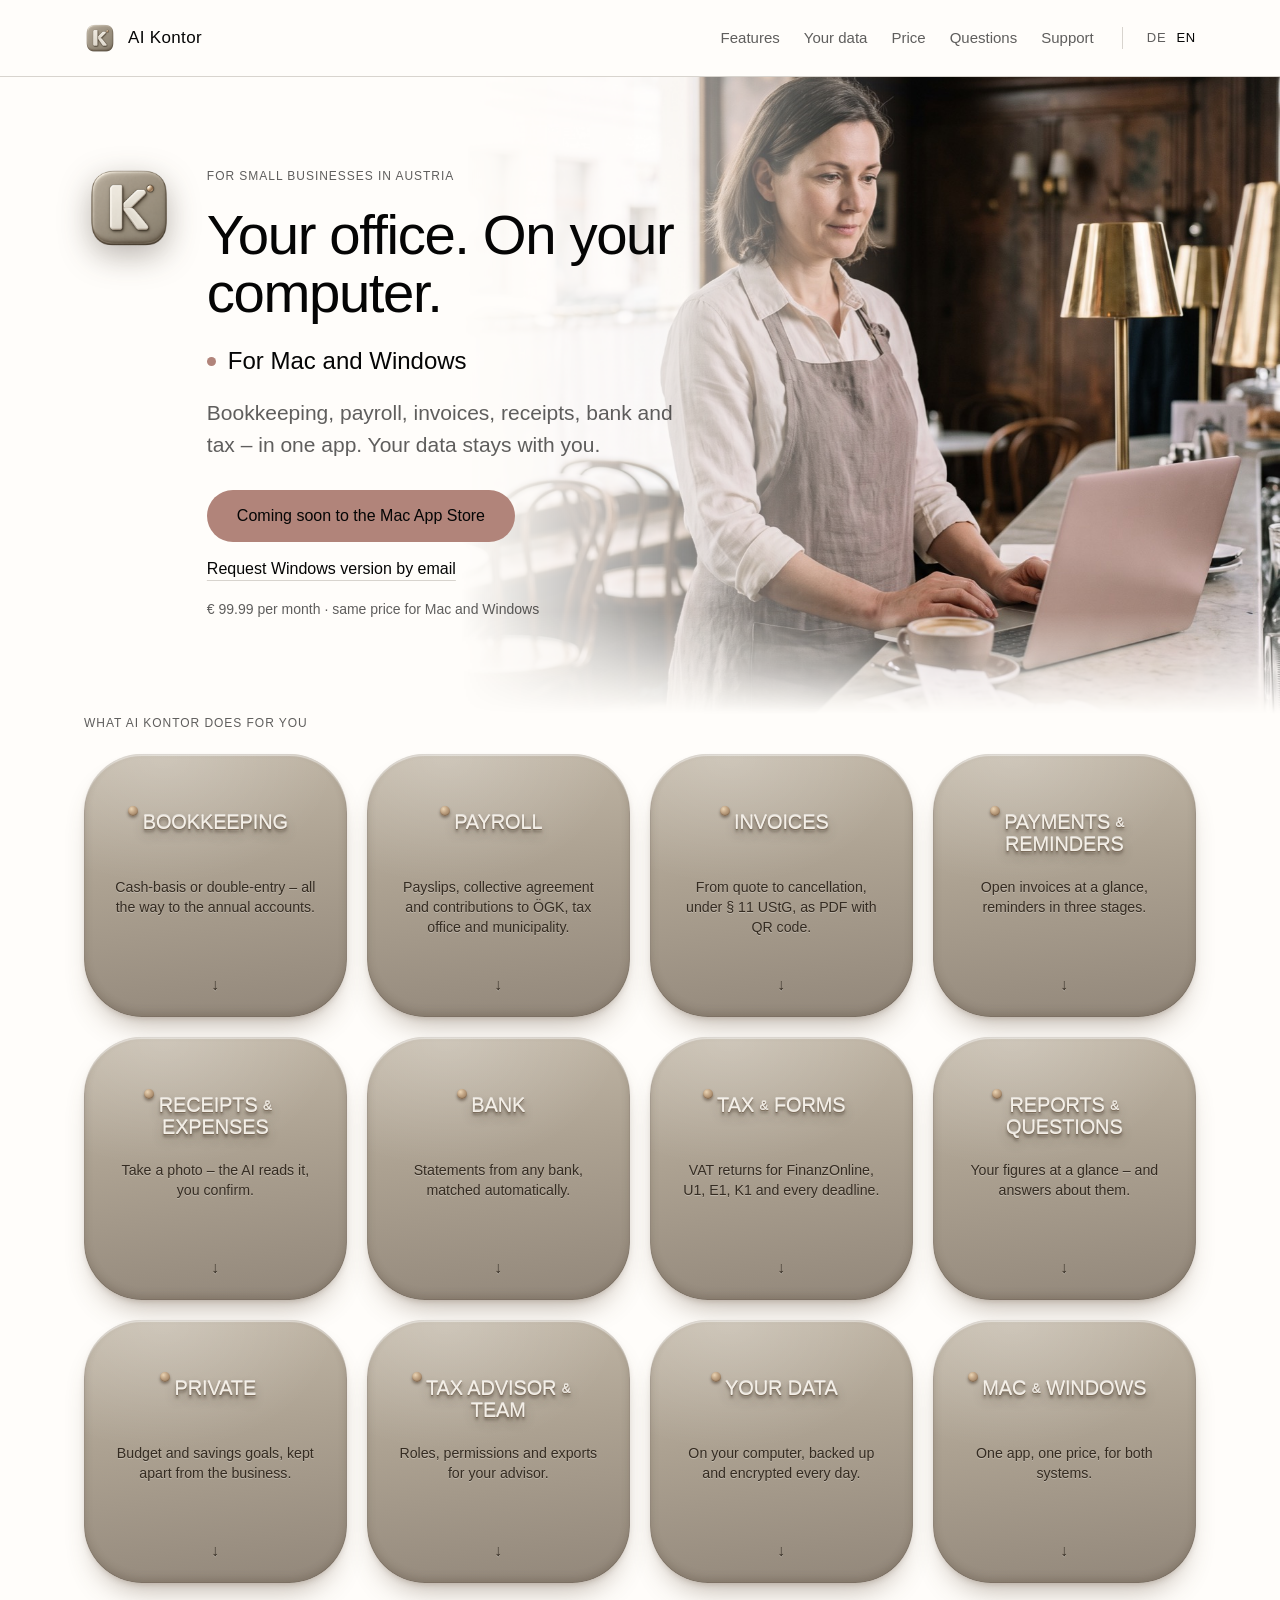
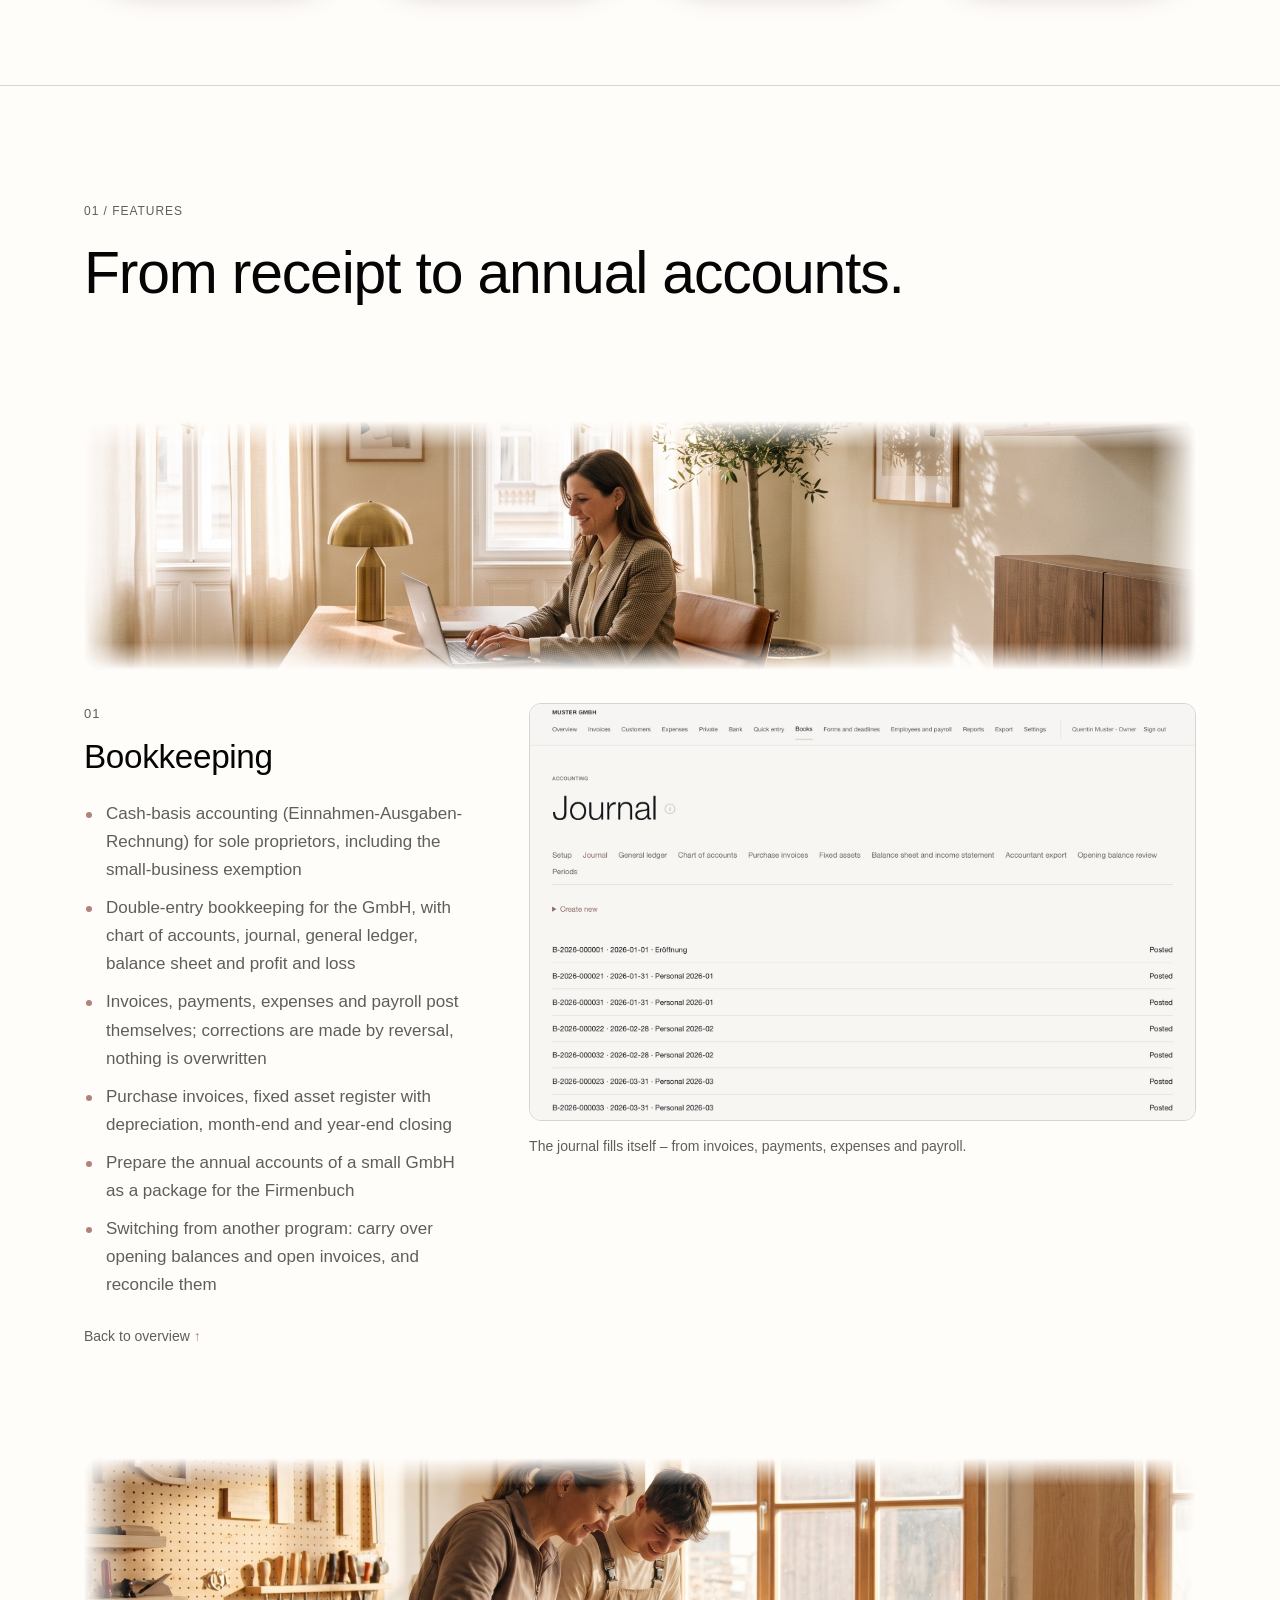
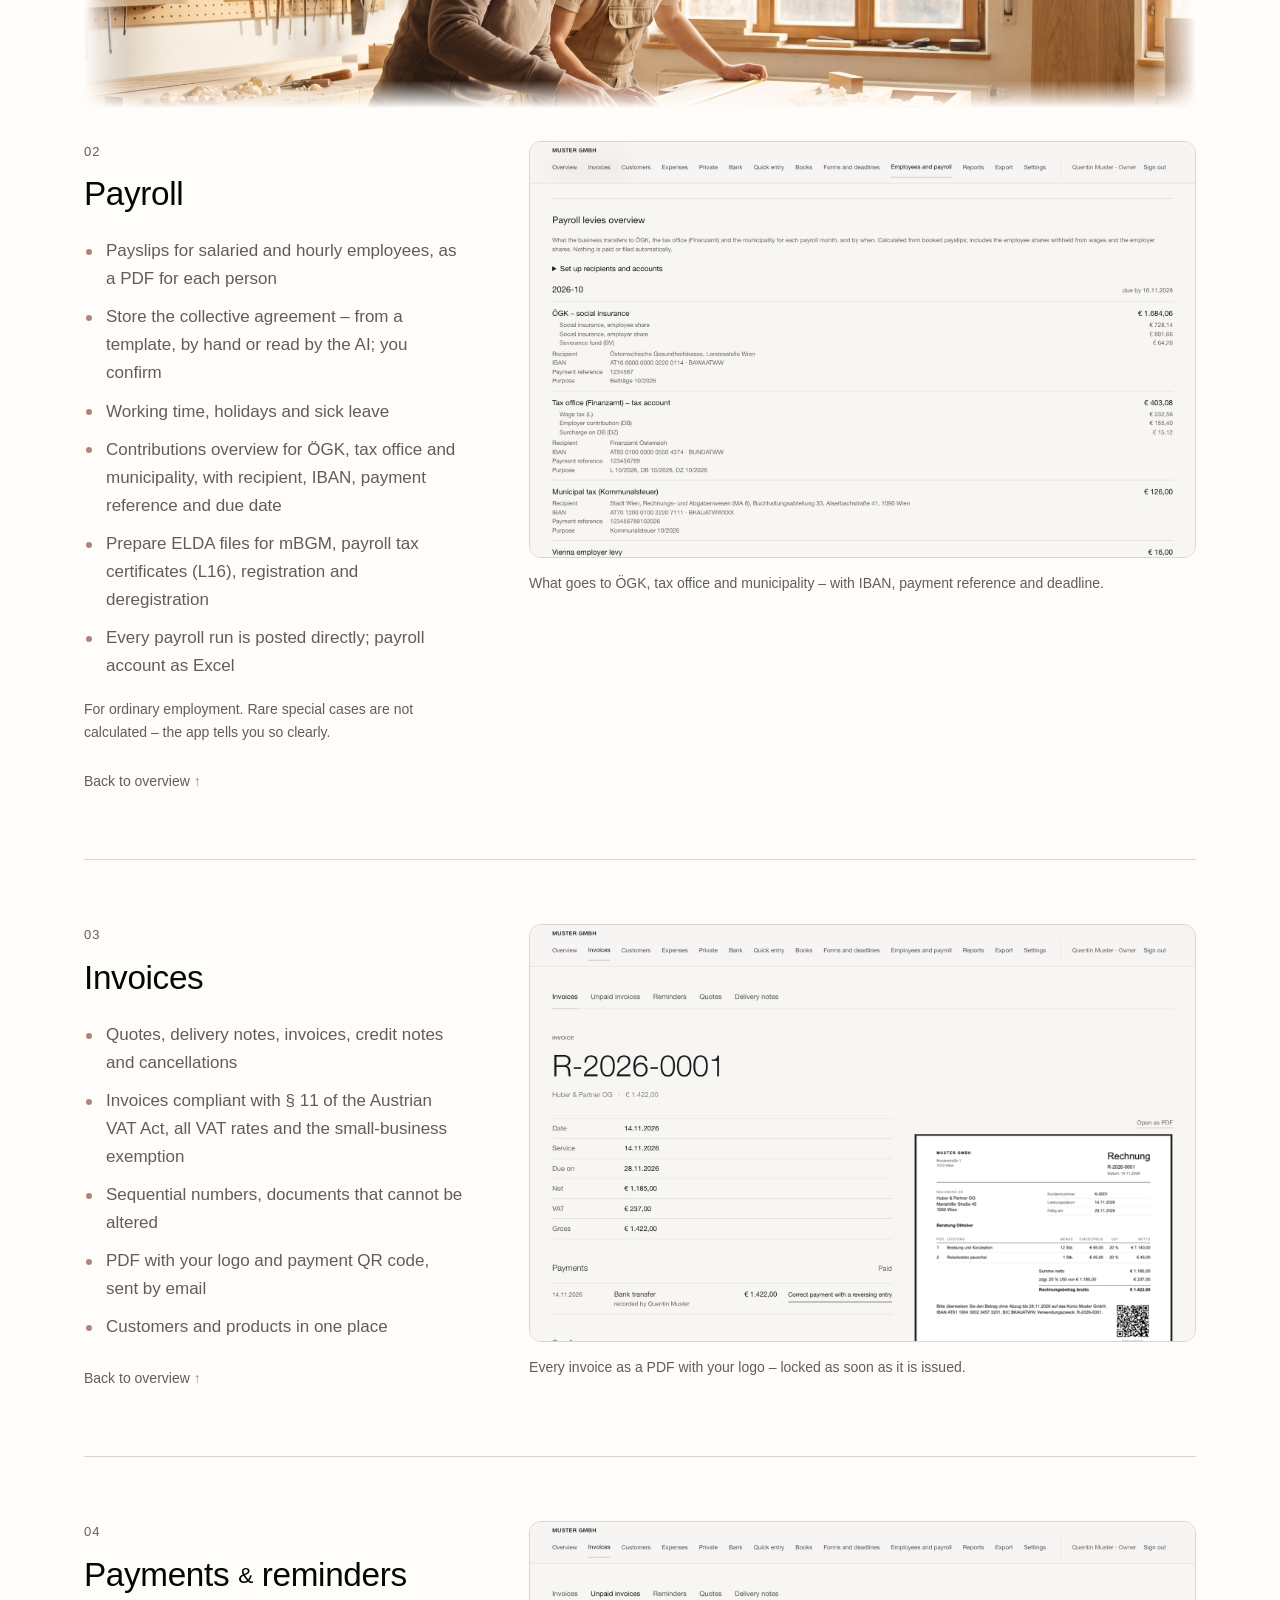
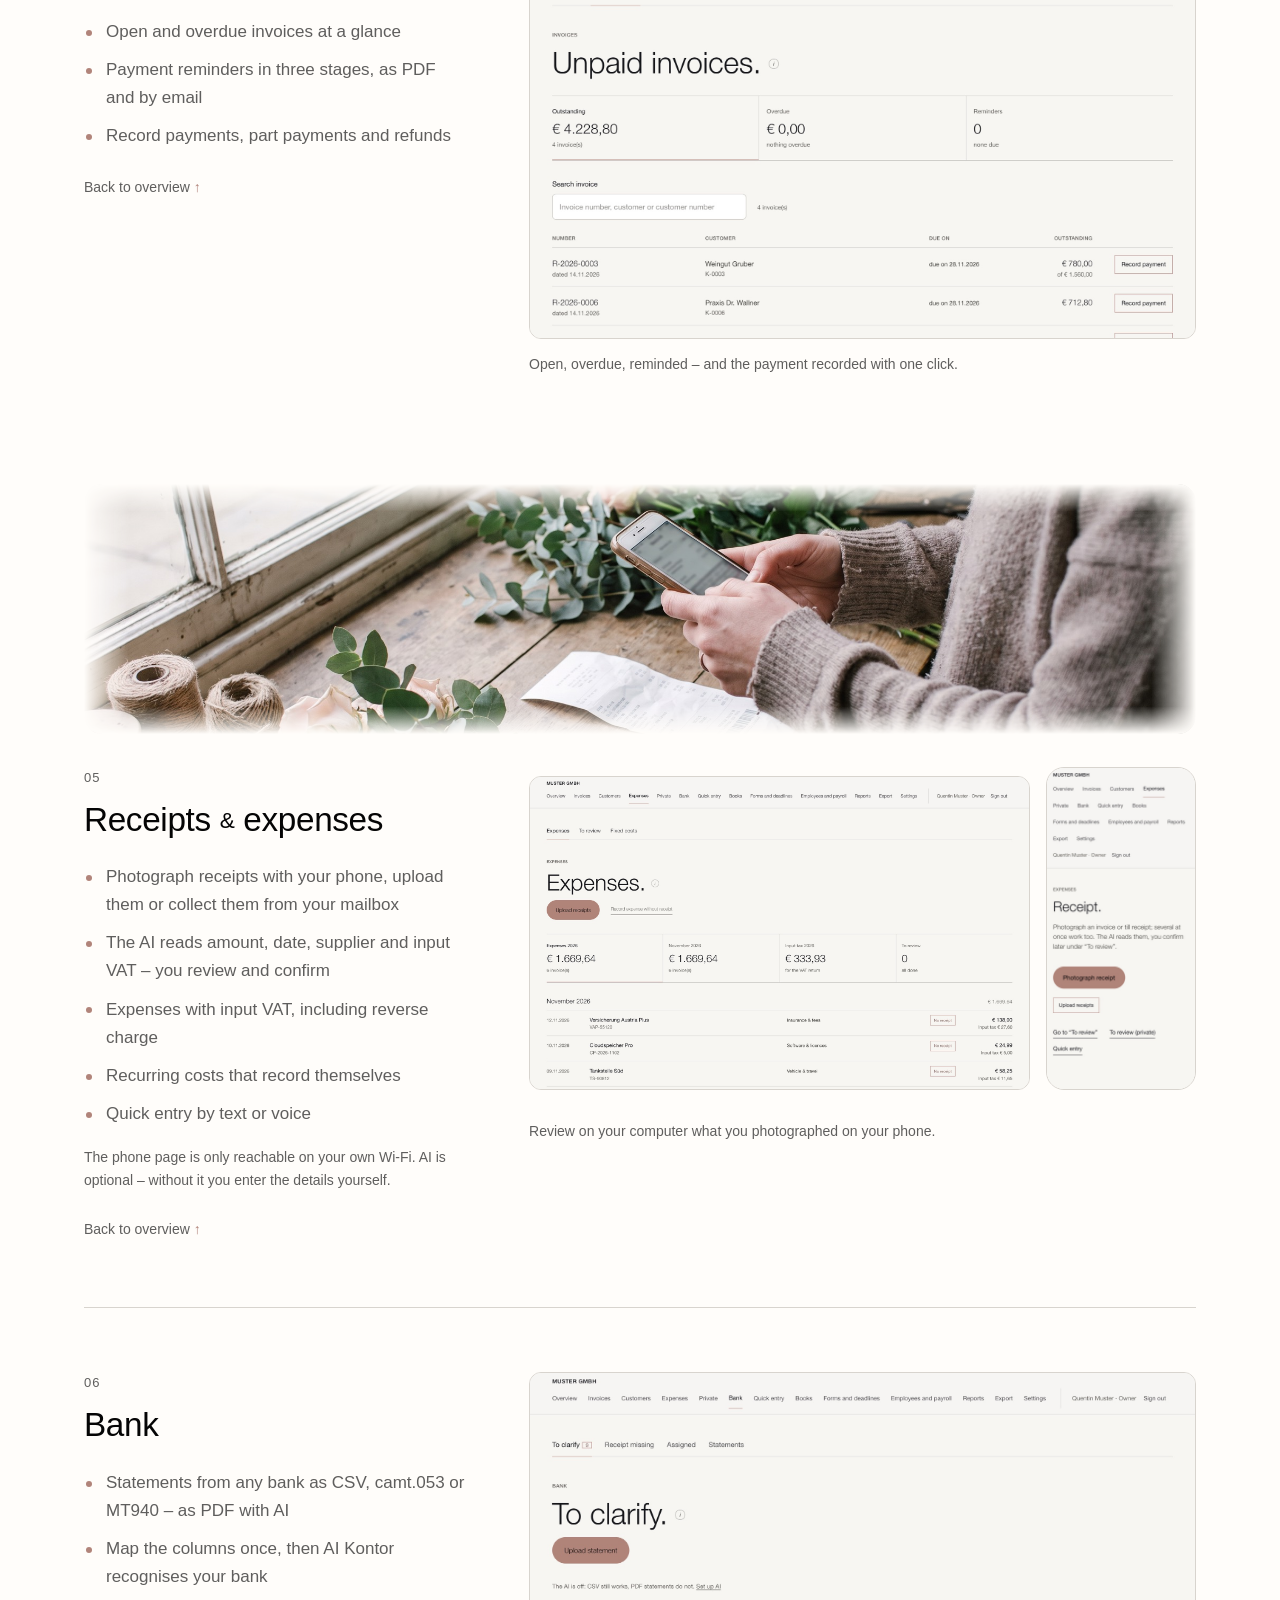
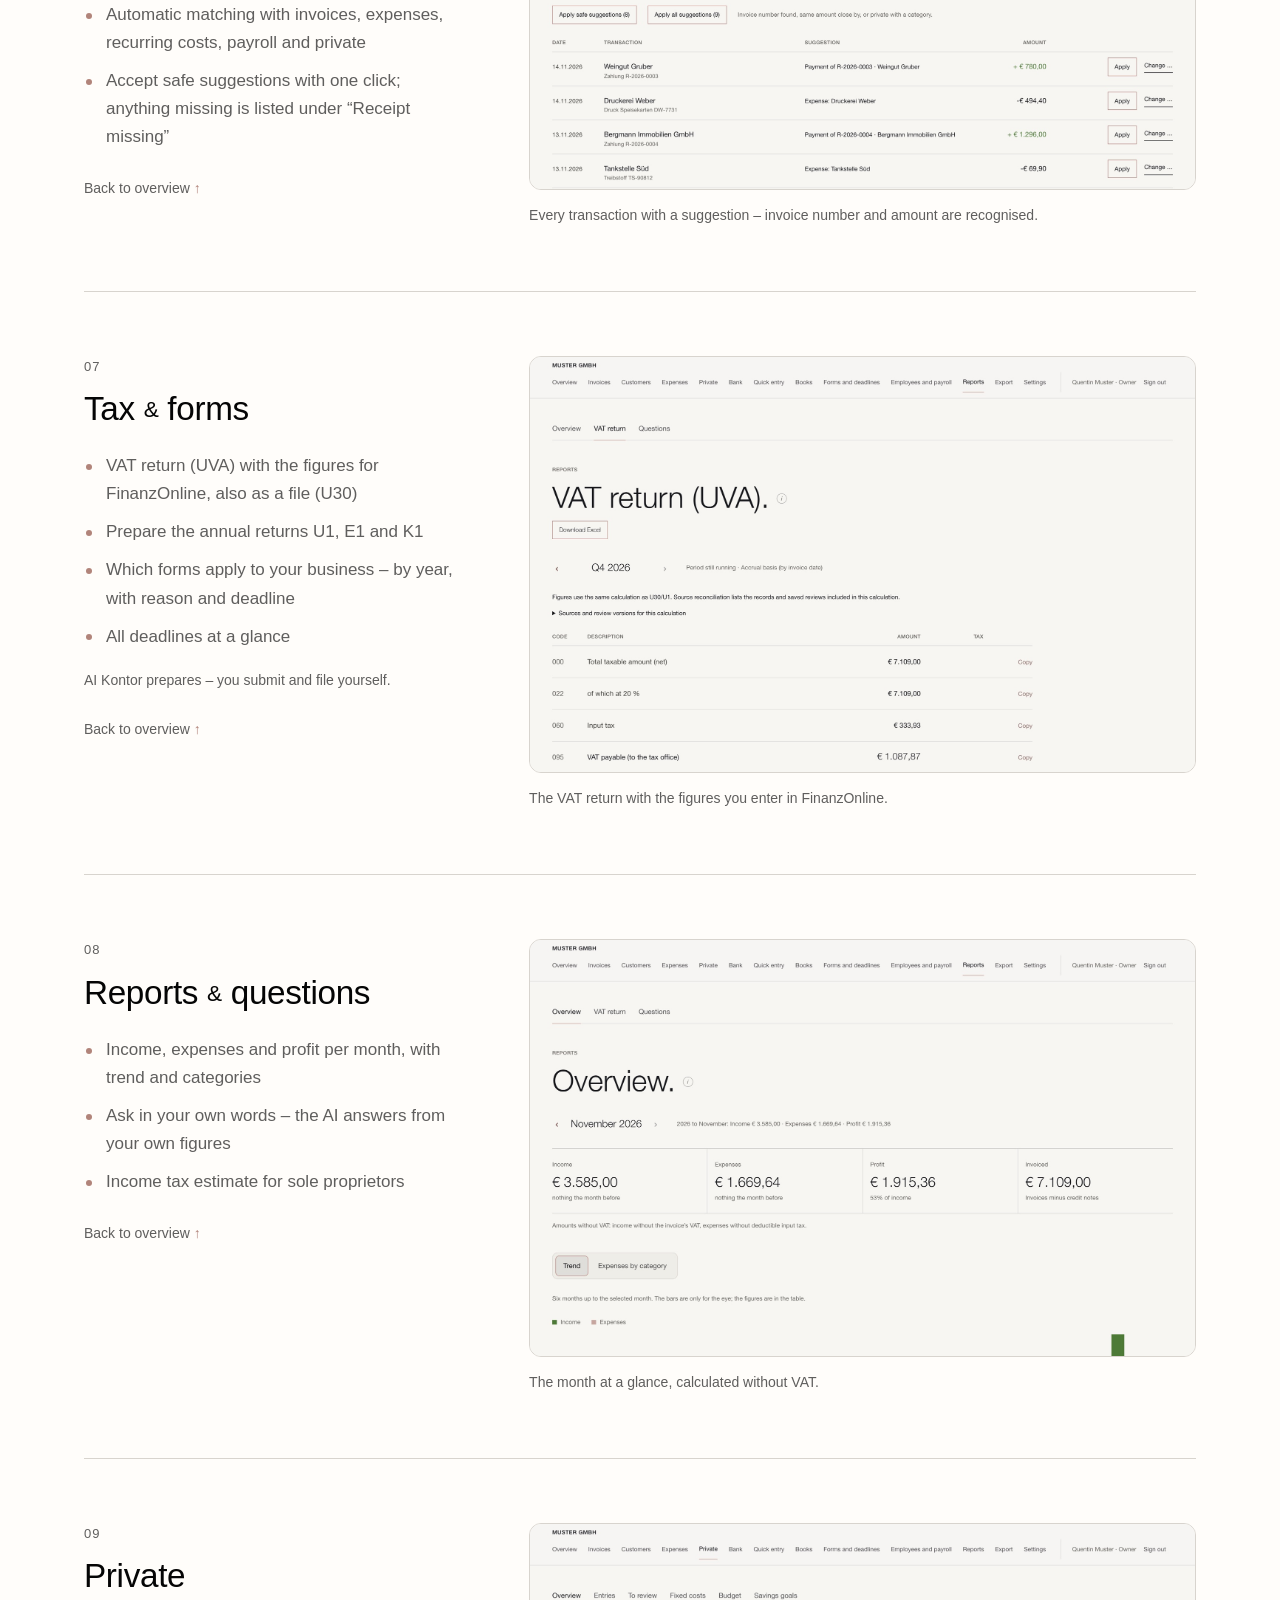
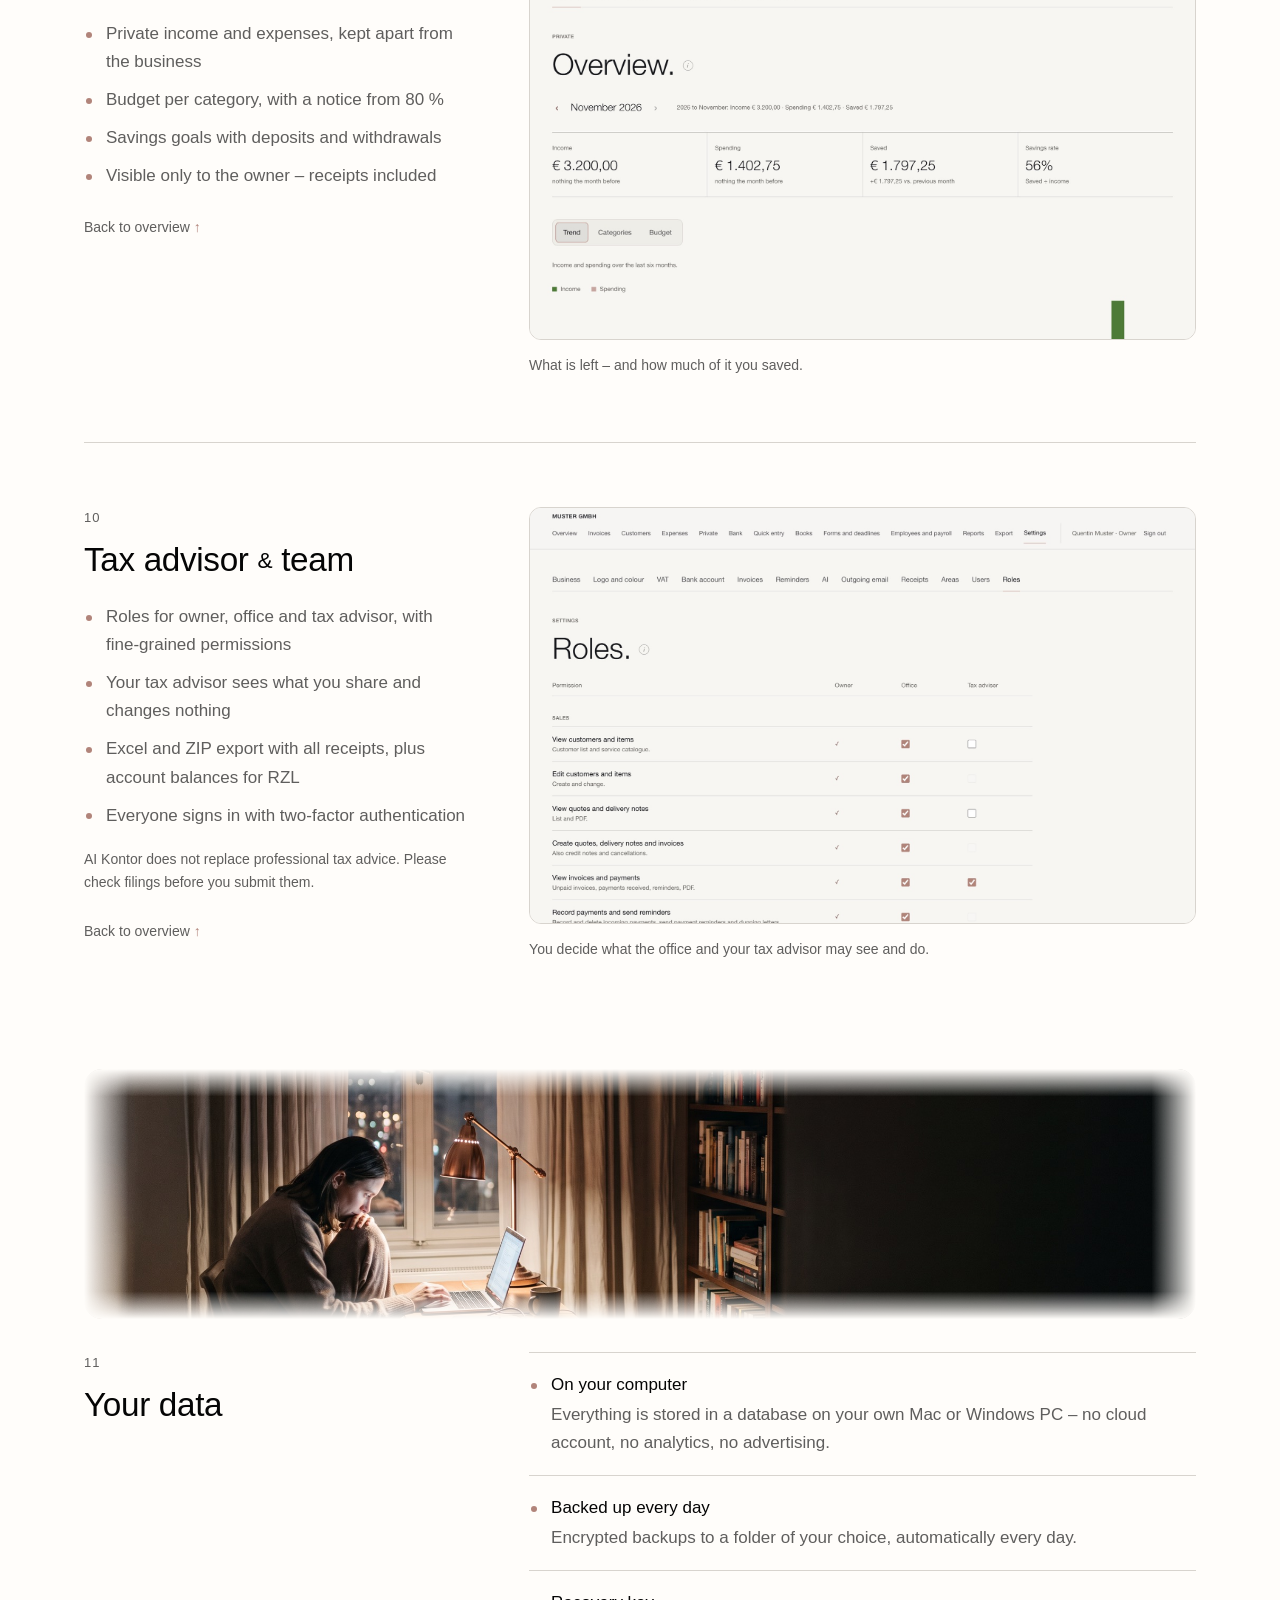
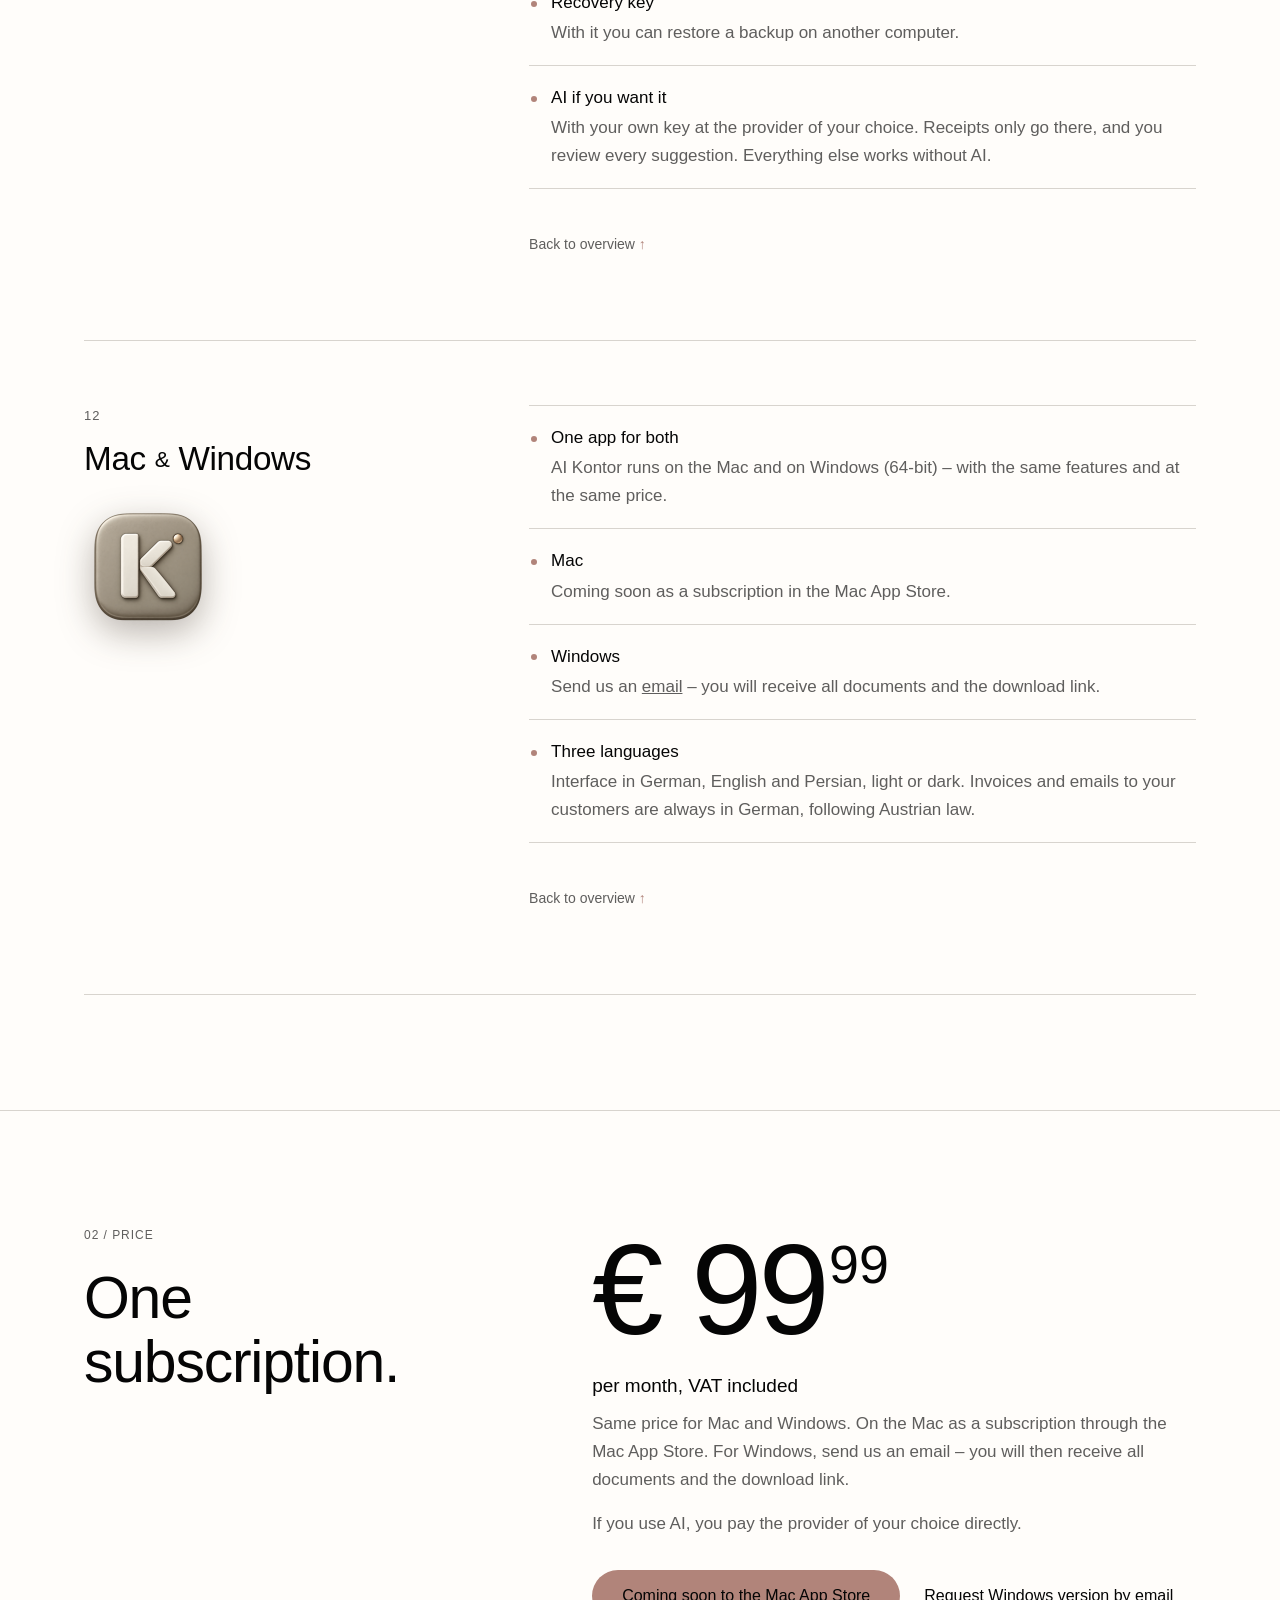
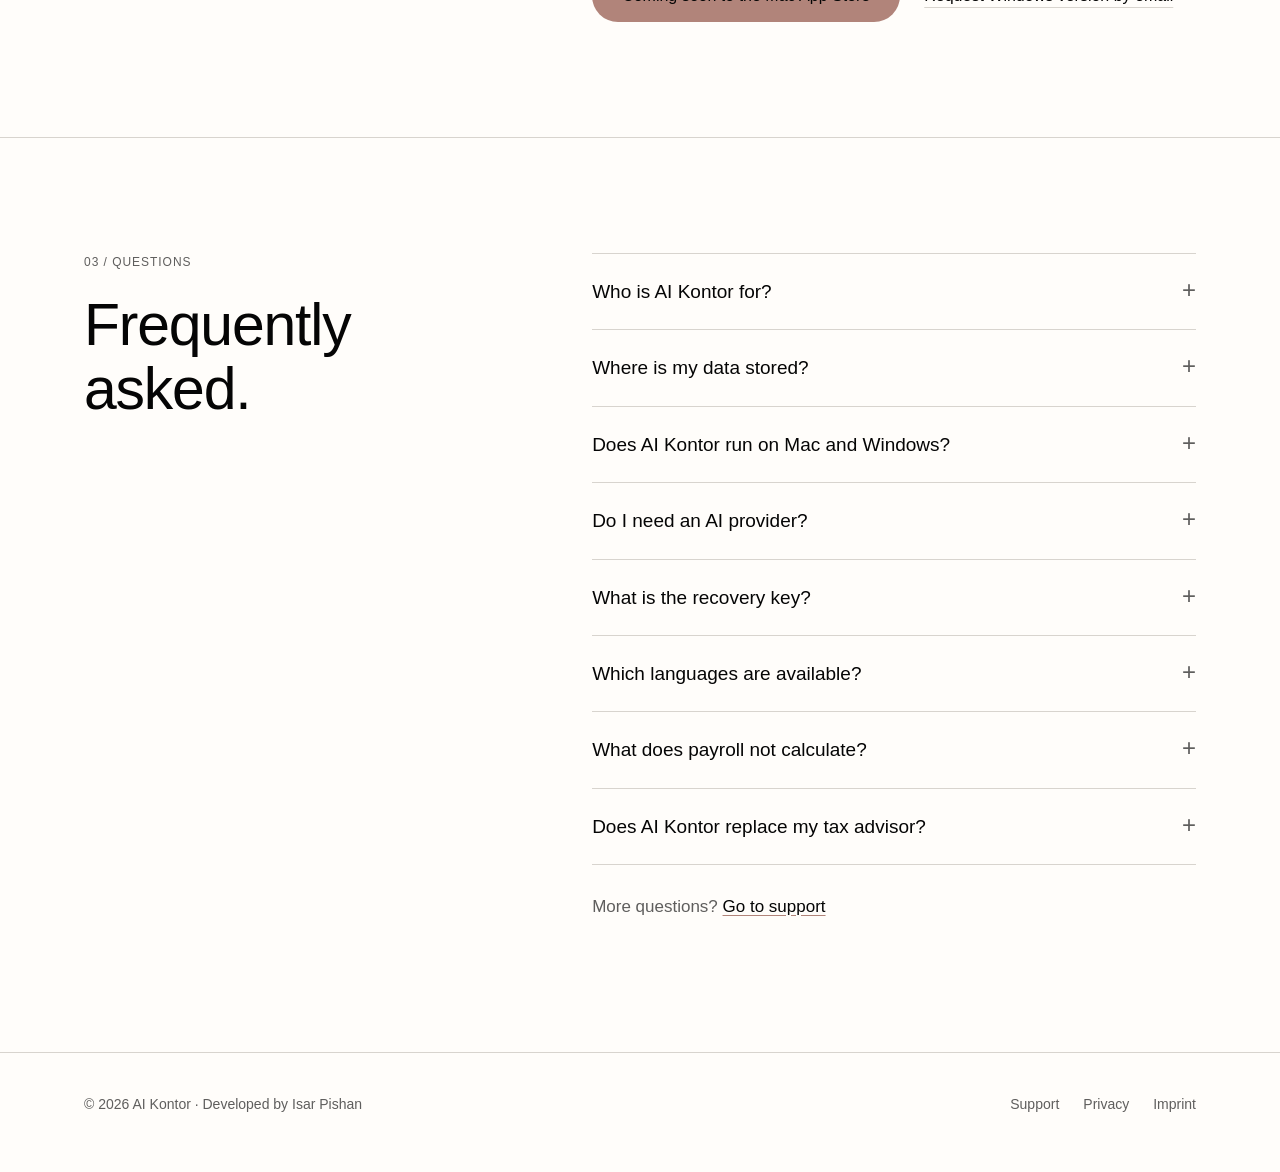
==== commit 99614fd5: "Landing page: generated photos, fading hero header, slim photo bands - Hero: café owner photo reachi" ====
--- a/en/index.html
+++ b/en/index.html
@@ -33,16 +33,19 @@
 
 <main>
   <section class="hero rahmen">
-    <img class="hero-icon" src="../bilder/icon-256.png" alt="" width="96" height="96">
-    <p class="label">For small businesses in Austria</p>
-    <h1>Your office. On your computer.</h1>
-    <p class="plattform">For Mac and Windows</p>
-    <p class="einleitung">Bookkeeping, payroll, invoices, receipts, bank and tax – in one app. Your data stays with you.</p>
-    <div class="knopf-zeile">
-      <span class="knopf">Coming soon to the Mac App Store</span>
-      <a class="zweitlink" href="mailto:isar.pishan@gmail.com?subject=AI%20Kontor%20for%20Windows">Request Windows version by email</a>
+    <div class="hero-inhalt">
+      <img class="hero-icon" src="../bilder/icon-256.png" alt="" width="96" height="96">
+      <p class="label">For small businesses in Austria</p>
+      <h1>Your office. On your computer.</h1>
+      <p class="plattform">For Mac and Windows</p>
+      <p class="einleitung">Bookkeeping, payroll, invoices, receipts, bank and tax – in one app. Your data stays with you.</p>
+      <div class="knopf-zeile">
+        <span class="knopf">Coming soon to the Mac App Store</span>
+        <a class="zweitlink" href="mailto:isar.pishan@gmail.com?subject=AI%20Kontor%20for%20Windows">Request Windows version by email</a>
+      </div>
+      <p class="klein">€ 99.99 per month · same price for Mac and Windows</p>
     </div>
-    <p class="klein">€ 99.99 per month · same price for Mac and Windows</p>
+    <figure class="hero-foto"><img src="../bilder/foto-hero.jpg" width="1208" height="1500" fetchpriority="high" alt="Owner of a Viennese café in the morning at the counter, with laptop, coffee and receipts"></figure>
   </section>
 
   <section class="uebersicht rahmen" id="overview" aria-labelledby="overview-title">
@@ -70,6 +73,8 @@
       <h2 id="features-title">From receipt to annual accounts.</h2>
 
       <div class="funktionen">
+        <figure class="band"><img src="../bilder/foto-buchhaltung.jpg" style="--fokus: 45% 58%" width="2100" height="1339" loading="lazy" alt="Owner of a small consultancy in her bright, elegant period office, working on a laptop"></figure>
+
         <article class="funktion" id="bookkeeping">
           <div class="funktion-text">
             <span class="nr">01</span>
@@ -94,6 +99,8 @@
           </figure>
         </article>
 
+        <figure class="band"><img src="../bilder/foto-lohn.jpg" style="--fokus: 42% 48%" width="2100" height="891" loading="lazy" alt="Master carpenter and apprentice measuring a board together in a bright workshop"></figure>
+
         <article class="funktion" id="payroll">
           <div class="funktion-text">
             <span class="nr">02</span>
@@ -163,6 +170,8 @@
           </figure>
         </article>
 
+        <figure class="band"><img src="../bilder/foto-belege.jpg" style="--fokus: 58% 45%" width="2100" height="891" loading="lazy" alt="Florist photographing a receipt with her phone in her flower shop"></figure>
+
         <article class="funktion" id="receipts">
           <div class="funktion-text">
             <span class="nr">05</span>
@@ -302,6 +311,8 @@
             <figcaption>You decide what the office and your tax advisor may see and do.</figcaption>
           </figure>
         </article>
+
+        <figure class="band"><img src="../bilder/foto-daten.jpg" style="--fokus: 28% 55%" width="2100" height="891" loading="lazy" alt="Self-employed woman working at home in the evening on her laptop, an external drive beside it"></figure>
 
         <article class="funktion ohne-bild" id="data">
           <div class="funktion-text">
--- a/stil.css
+++ b/stil.css
@@ -99,14 +99,40 @@
 
 /* ── Hero ── */
 .hero {
-  padding-block: clamp(40px, 6vw, 72px) clamp(40px, 5vw, 64px);
-  display: grid; grid-template-columns: auto minmax(0, 1fr); column-gap: clamp(24px, 3vw, 40px); align-items: start;
-}
-.hero > * { grid-column: 2; }
-.hero > .hero-icon { grid-column: 1; grid-row: 1 / span 3; }
-.hero h1 { font-size: clamp(40px, 5.4vw, 76px); }
+  position: relative; isolation: isolate;
+  padding-block: clamp(48px, 7vw, 96px) clamp(48px, 6vw, 80px);
+  min-block-size: clamp(520px, 46vw, 700px);
+  display: grid; grid-template-columns: minmax(0, 0.58fr); align-content: center;
+}
+.hero-inhalt { display: grid; grid-template-columns: auto minmax(0, 1fr); column-gap: clamp(20px, 2.6vw, 36px); align-items: start; }
+.hero-inhalt > * { grid-column: 2; }
+.hero-inhalt > .hero-icon { grid-column: 1; grid-row: 1 / span 3; }
+.hero h1 { font-size: clamp(38px, 4.4vw, 64px); }
 .hero .einleitung { margin-block: 16px 28px; }
 .hero .klein { margin-block-start: 16px; }
+/* Fotos: Hero rechts, Bänder zwischen den Abschnitten */
+/* Hero-Foto: reicht bis zum rechten Fensterrand und läuft nach links und unten weich in den Hintergrund aus */
+.hero-inhalt { position: relative; z-index: 1; }
+.hero-foto {
+  position: absolute; z-index: 0; margin: 0;
+  inset-block: 0; inset-inline-end: calc(50% - 50vw);
+  inline-size: min(64vw, 1000px);
+  -webkit-mask-image: linear-gradient(to right, transparent 0%, rgb(0 0 0 / 0.35) 22%, #000 55%), linear-gradient(to bottom, #000 84%, transparent 100%);
+  -webkit-mask-composite: source-in;
+  mask-image: linear-gradient(to right, transparent 0%, rgb(0 0 0 / 0.35) 22%, #000 55%), linear-gradient(to bottom, #000 84%, transparent 100%);
+  mask-composite: intersect;
+}
+.hero-foto img { inline-size: 100%; block-size: 100%; object-fit: cover; object-position: 55% 64%; }
+.band { margin: 0; padding-block: clamp(28px, 3.5vw, 44px) 0; }
+/* schmales Panorama: Stimmung zwischen den Abschnitten, ohne den Text zu verdrängen */
+.band img { width: 100%; height: clamp(170px, 19.5vw, 280px); object-fit: cover; object-position: var(--fokus, 50% 50%); border-radius: 18px; }
+/* alle Ränder leicht weich: oben/unten etwas, links/rechts nur wenig */
+.band img {
+  -webkit-mask-image: linear-gradient(to bottom, transparent 0%, #000 11%, #000 89%, transparent 100%), linear-gradient(to right, transparent 0%, #000 4%, #000 96%, transparent 100%);
+  -webkit-mask-composite: source-in;
+  mask-image: linear-gradient(to bottom, transparent 0%, #000 11%, #000 89%, transparent 100%), linear-gradient(to right, transparent 0%, #000 4%, #000 96%, transparent 100%);
+  mask-composite: intersect;
+}
 
 /* ── Überblick: zwölf Kacheln wie das App-Symbol (Taupe, plastisch, Roségold-Punkt) ──
  * Bewusste Ausnahme vom flachen DDL-Stil: nur diese Kacheln haben Verlauf und Schatten, damit sie wie das Symbol wirken. */
@@ -287,9 +313,20 @@
 @media (max-width: 720px) {
   .kacheln { grid-template-columns: repeat(2, minmax(0, 1fr)); }
 }
+@media (max-width: 900px) {
+  /* Handy/Tablet: Foto oben über die ganze Breite, läuft nach unten in den Text aus */
+  .hero { grid-template-columns: minmax(0, 1fr); min-block-size: 0; padding-block-start: 0; }
+  .hero-foto {
+    position: relative; order: -1; inset: auto; inline-size: auto;
+    margin-inline: calc(-1 * var(--rand)); margin-block-end: -64px;
+    -webkit-mask-image: linear-gradient(to bottom, #000 55%, transparent 100%);
+    mask-image: linear-gradient(to bottom, #000 55%, transparent 100%);
+  }
+  .hero-foto img { aspect-ratio: 4 / 3; block-size: auto; object-position: 55% 25%; }
+}
 @media (max-width: 640px) {
-  .hero { grid-template-columns: minmax(0, 1fr); }
-  .hero > *, .hero > .hero-icon { grid-column: 1; grid-row: auto; }
+  .hero-inhalt { grid-template-columns: minmax(0, 1fr); }
+  .hero-inhalt > *, .hero-inhalt > .hero-icon { grid-column: 1; grid-row: auto; }
   .hero-icon { margin-block-end: 20px; }
 }
 @media (max-width: 480px) {
@@ -302,3 +339,7 @@
   .kachel-text { display: none; }
   .bild.paar { grid-template-columns: minmax(0, 1fr) minmax(0, 0.42fr); }
 }
+
+main { overflow-x: clip; }
+/* nach einem Foto keine Trennlinie, damit das Bild frei ausläuft */
+.band + .funktion { border-block-start-color: transparent; padding-block-start: clamp(20px, 2.5vw, 32px); }
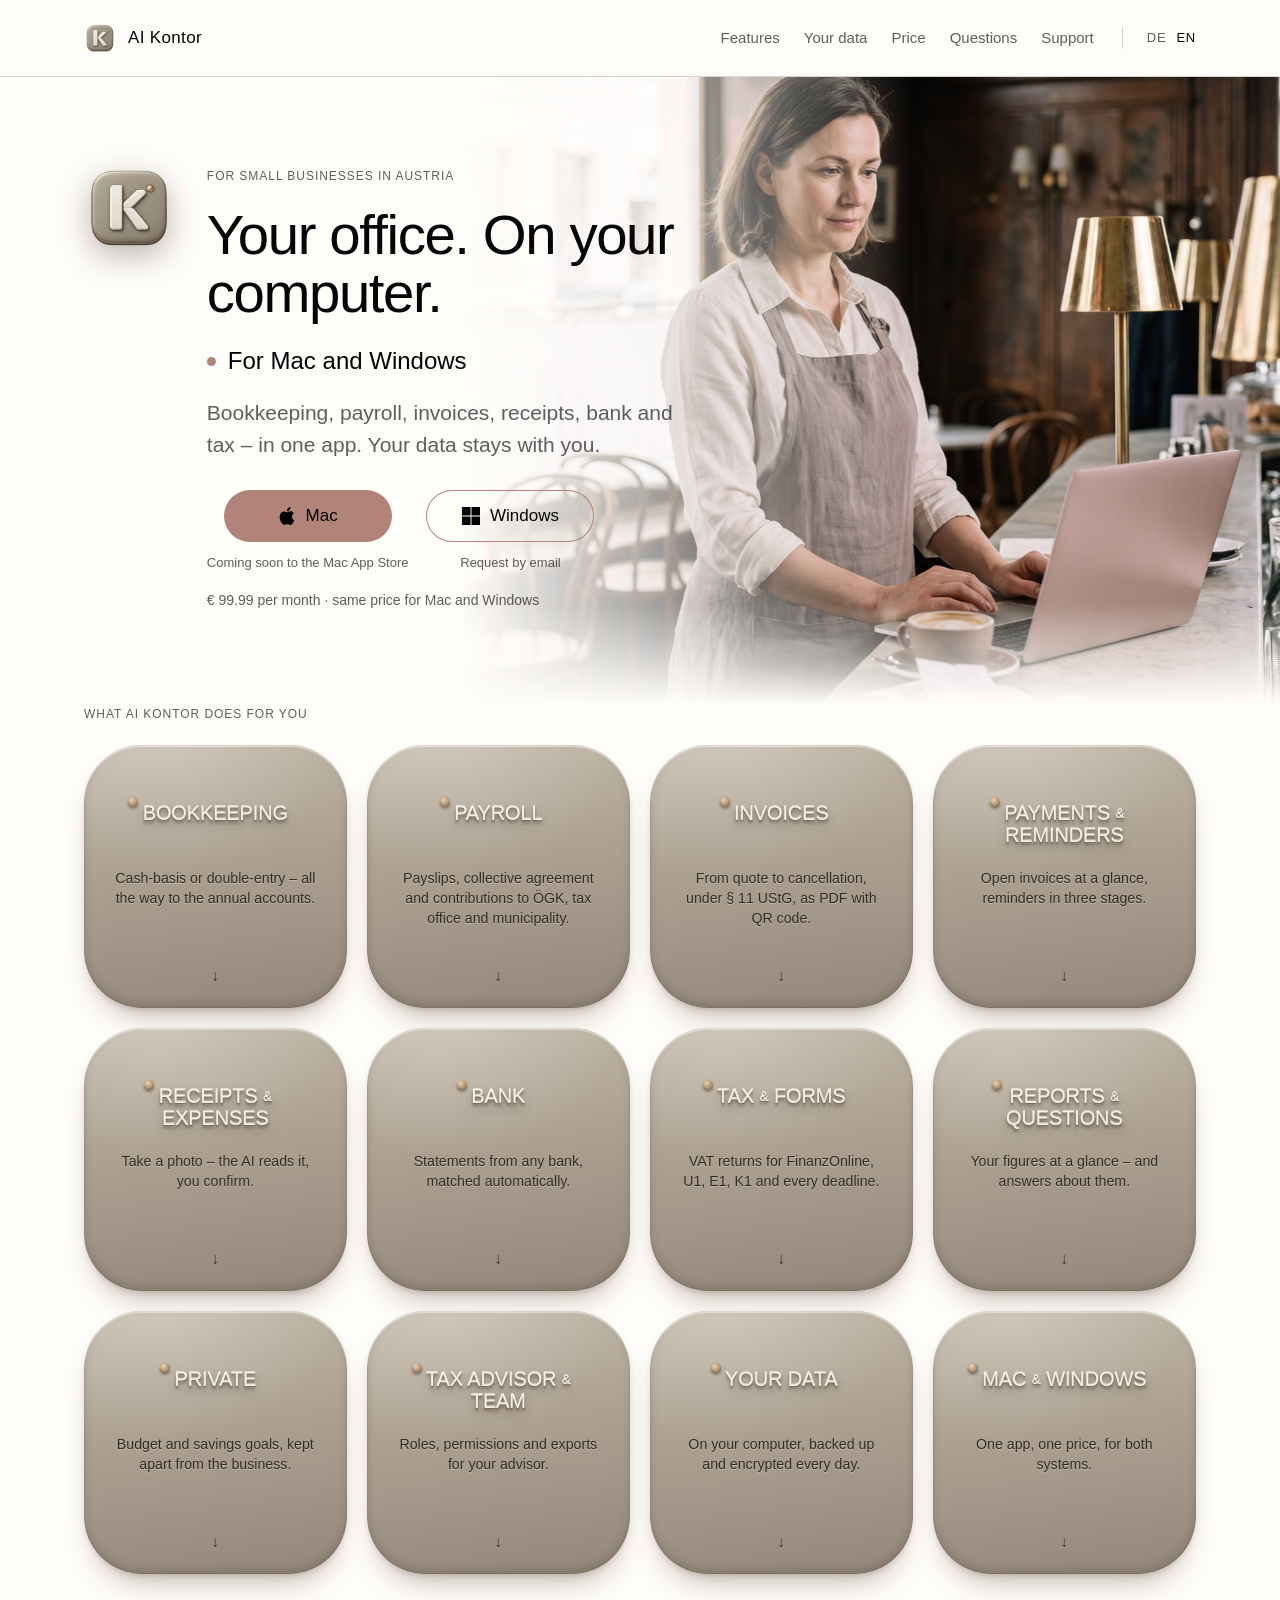
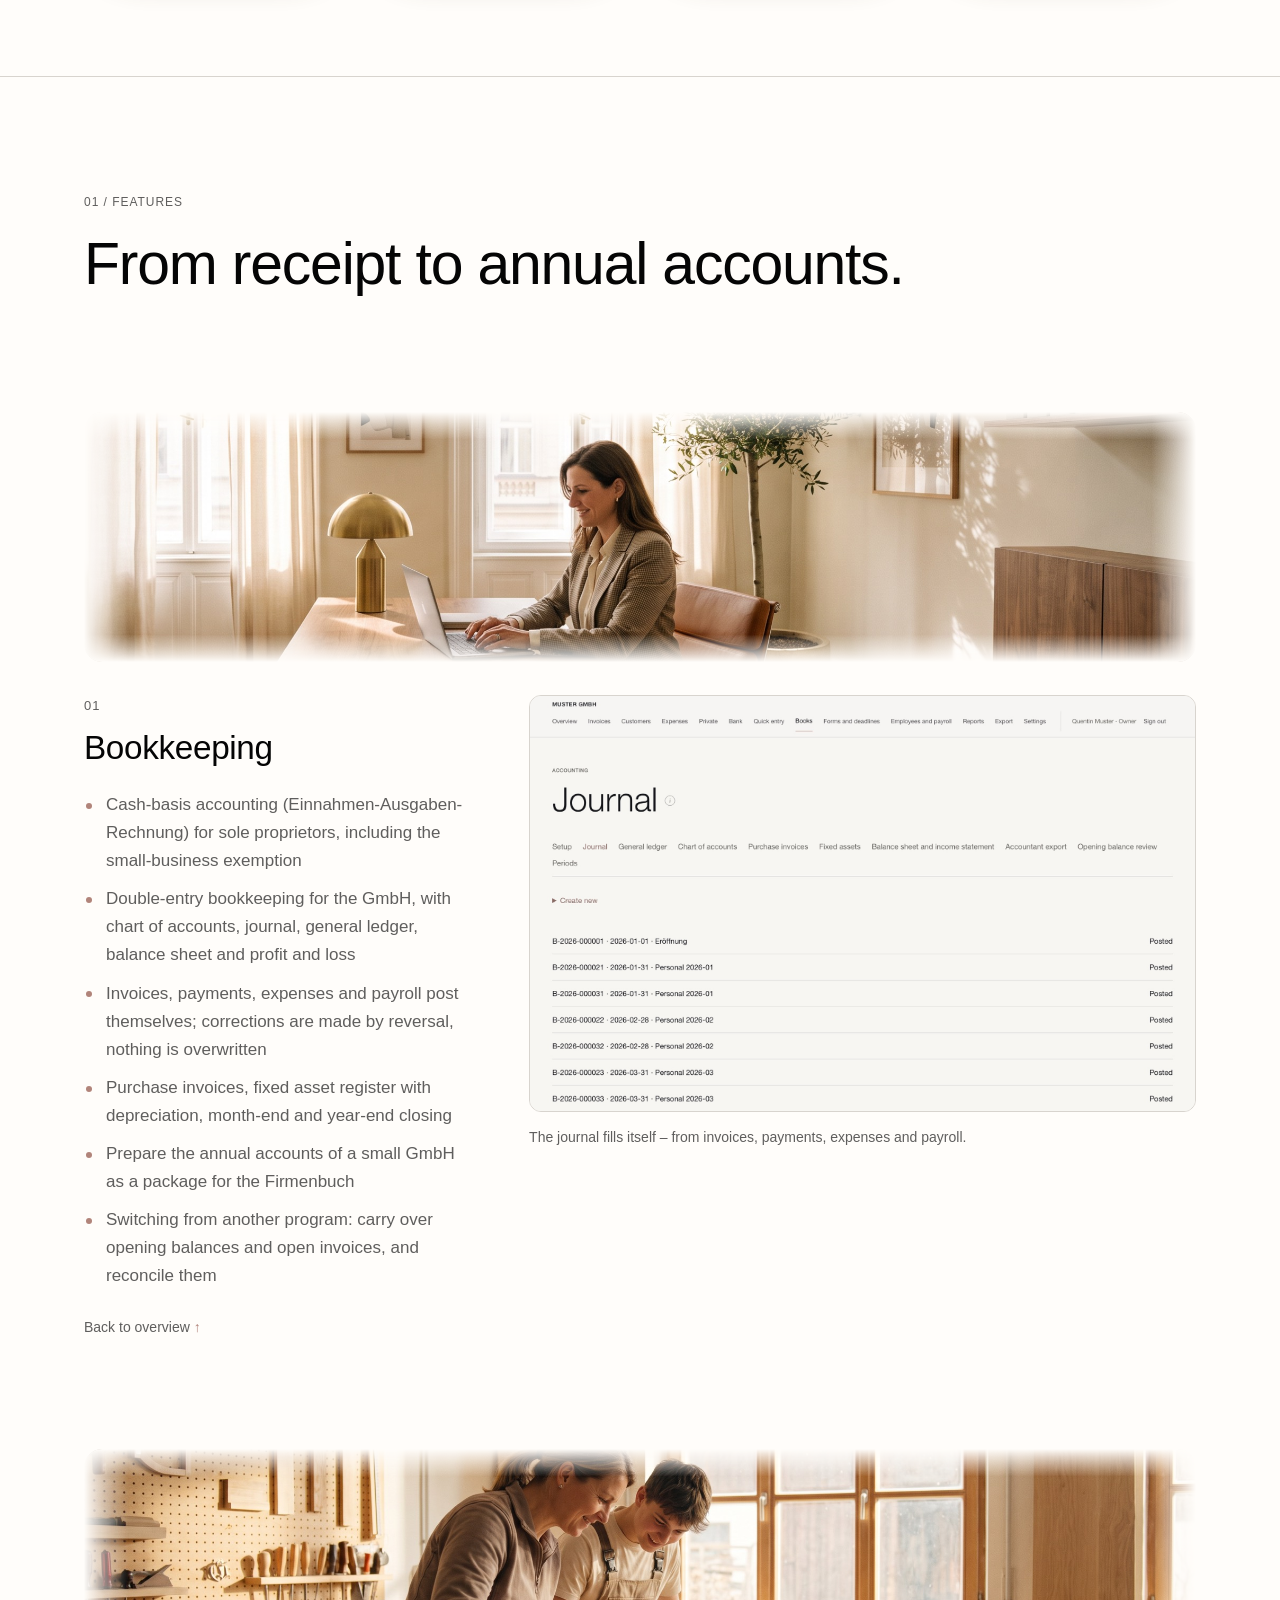
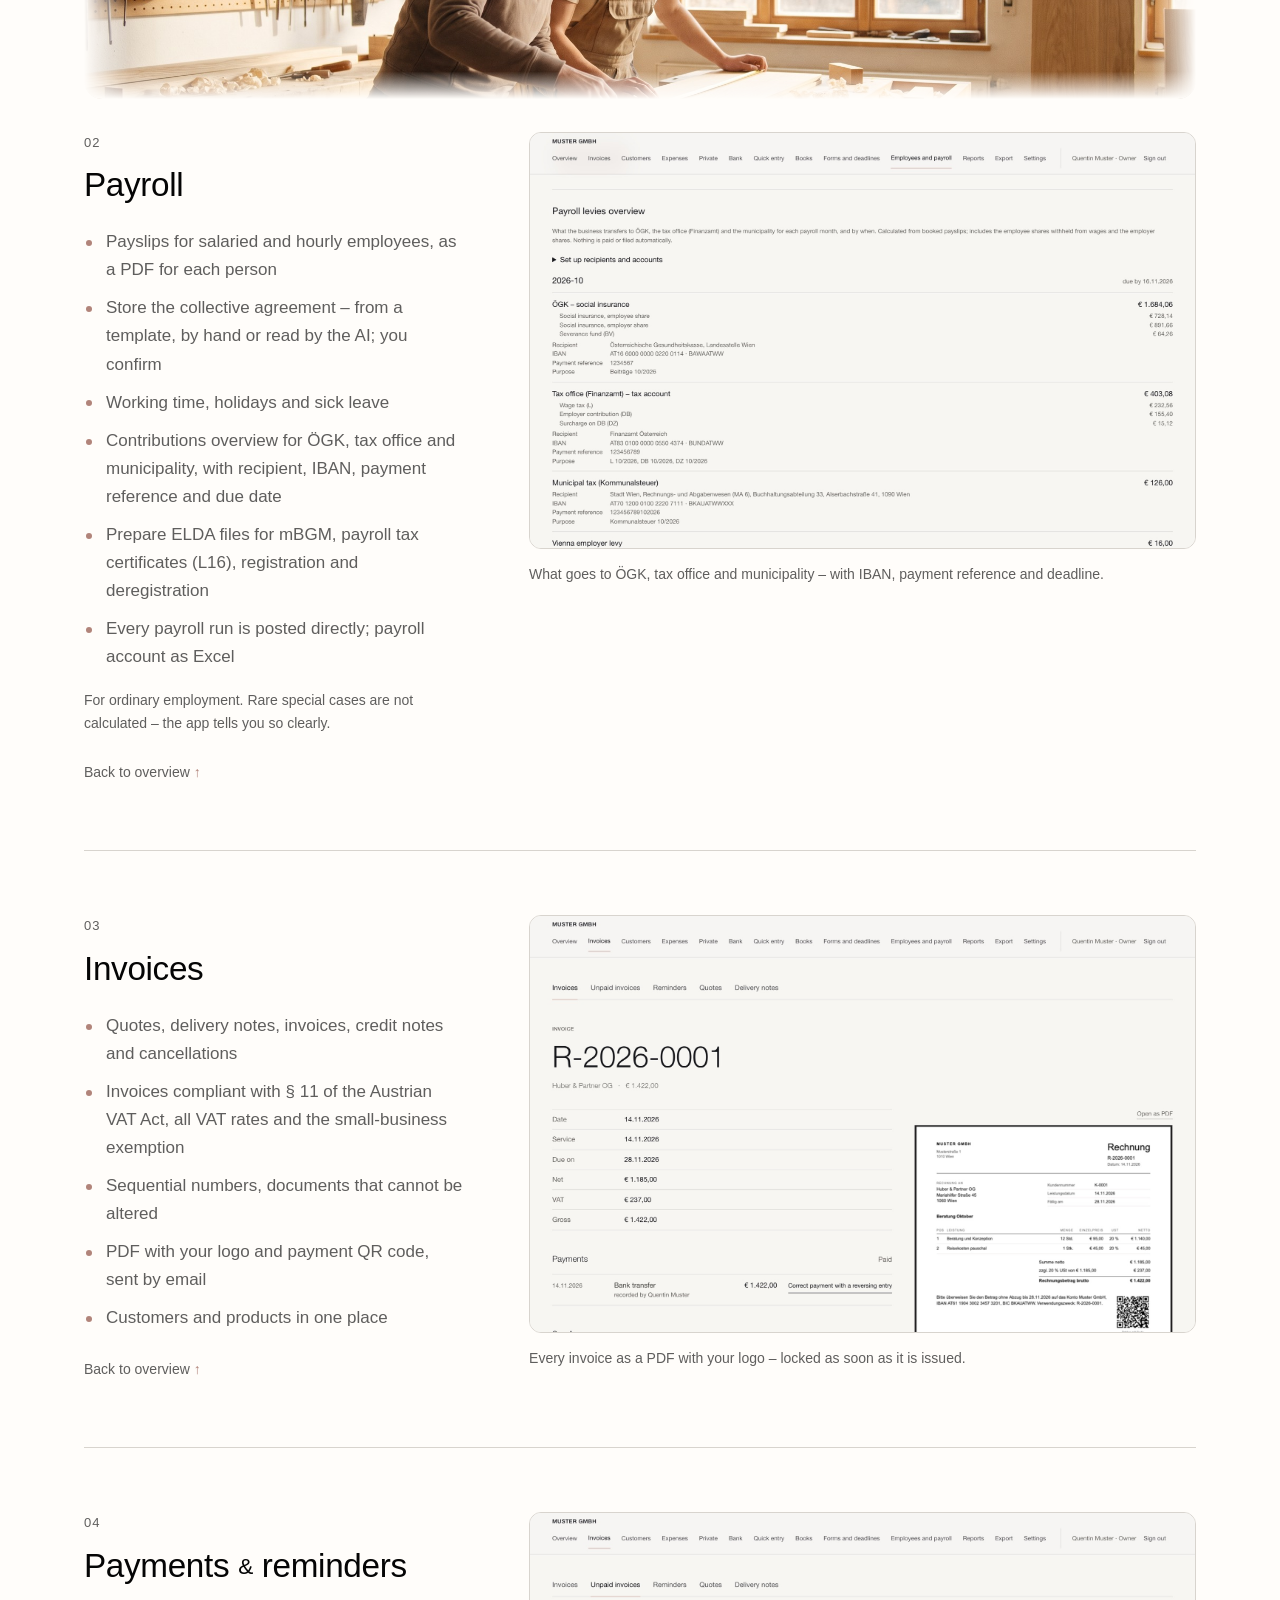
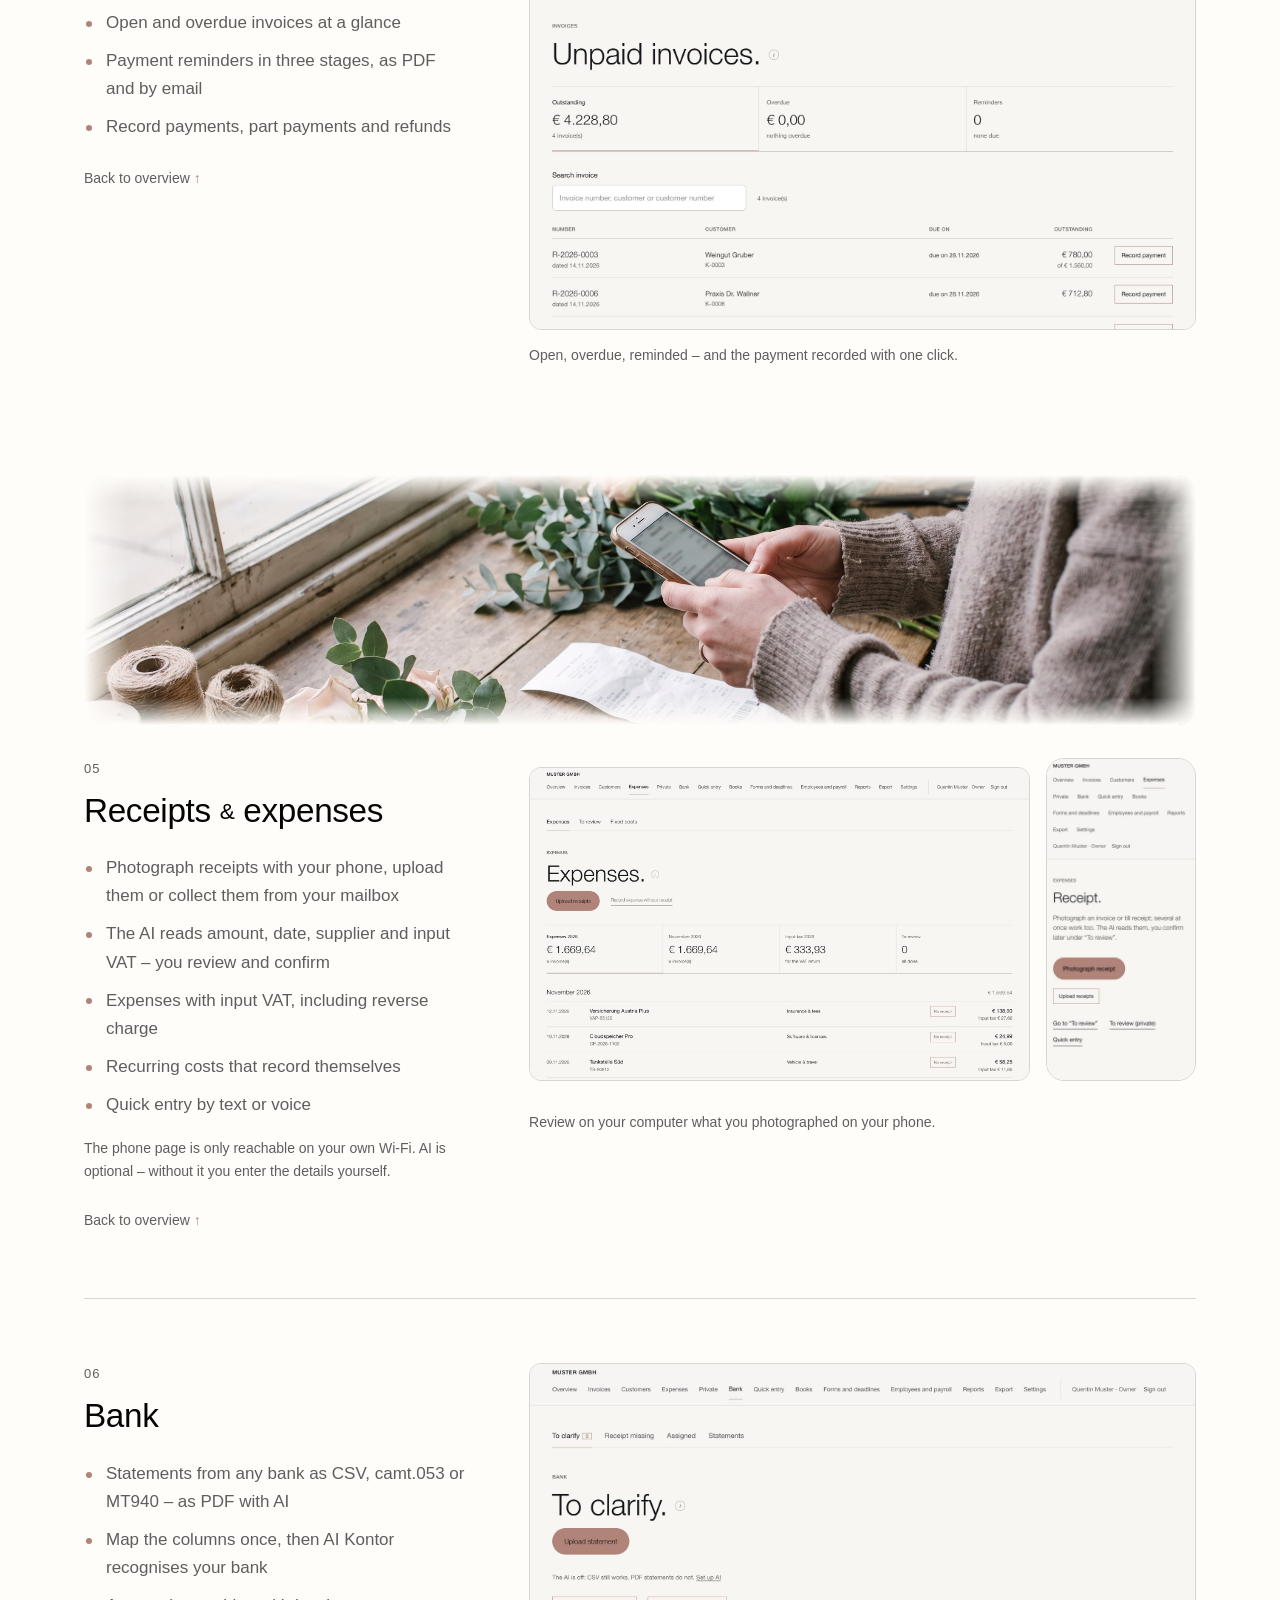
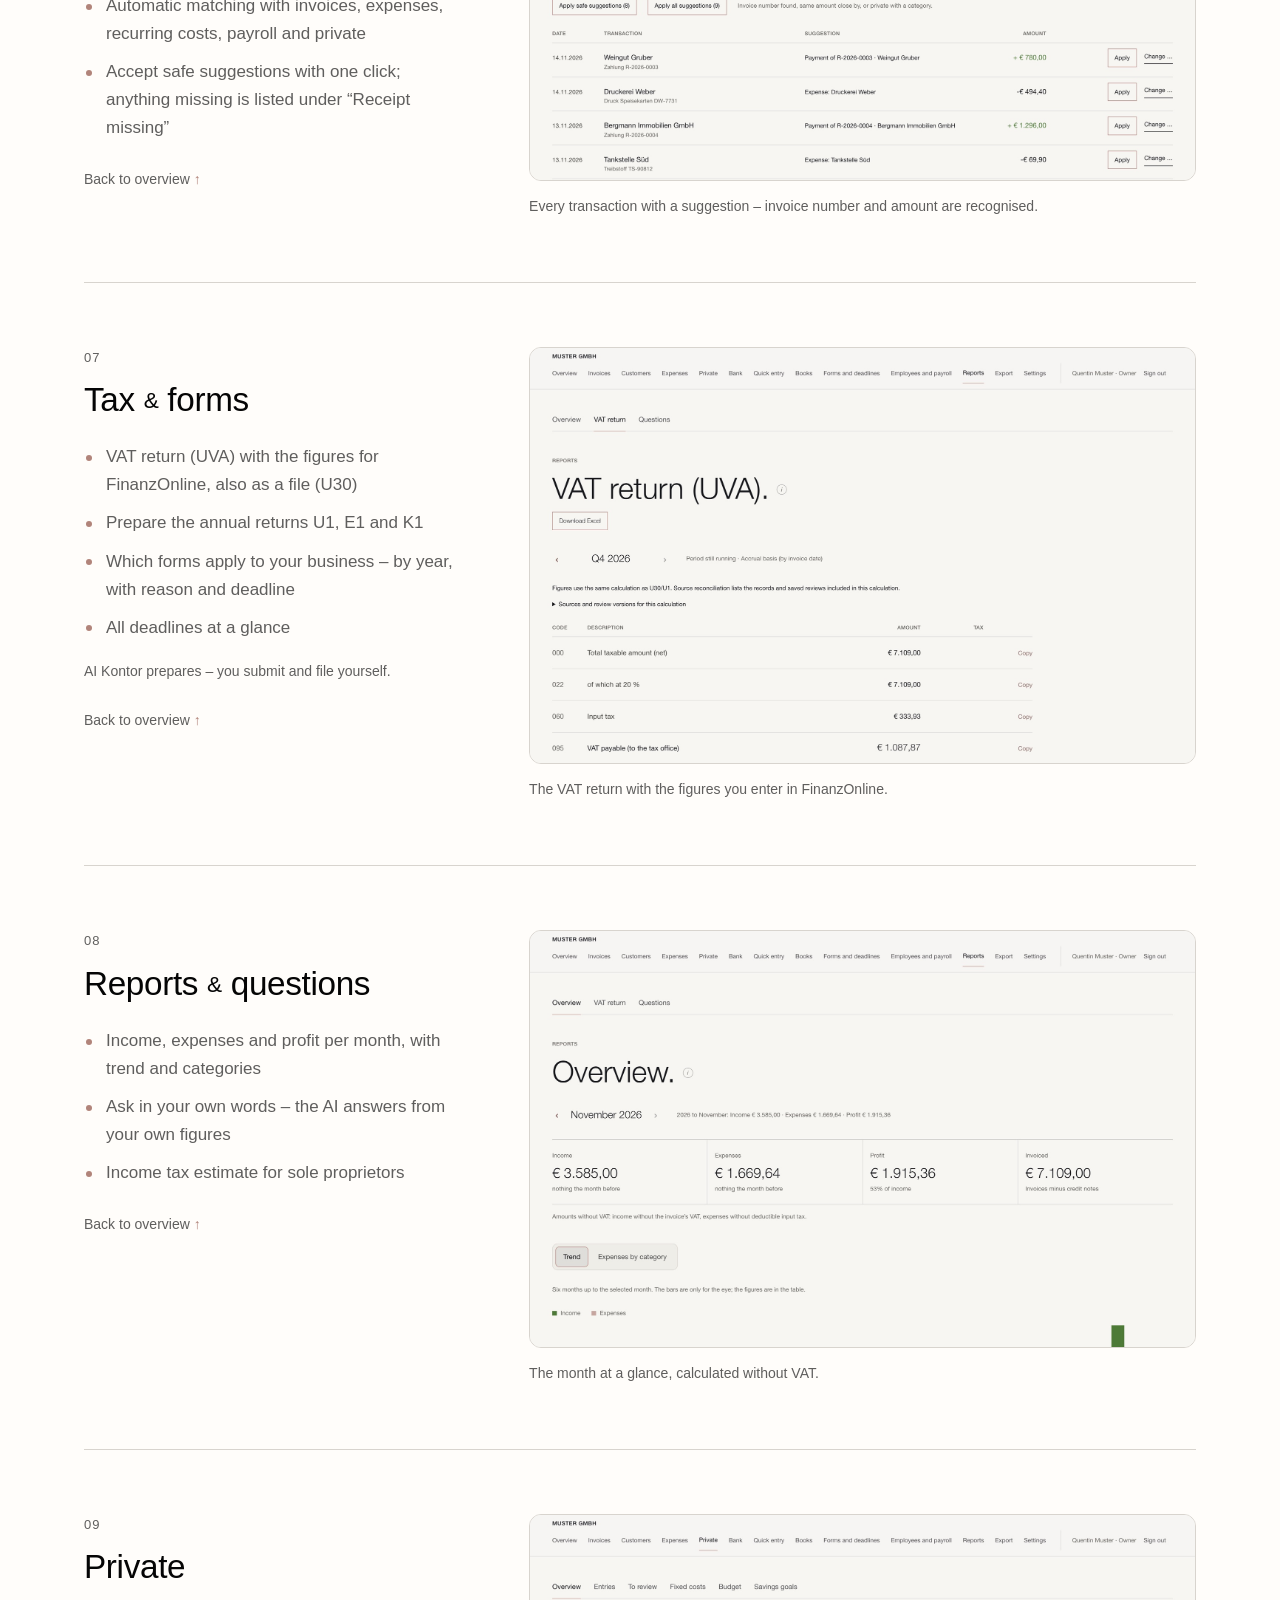
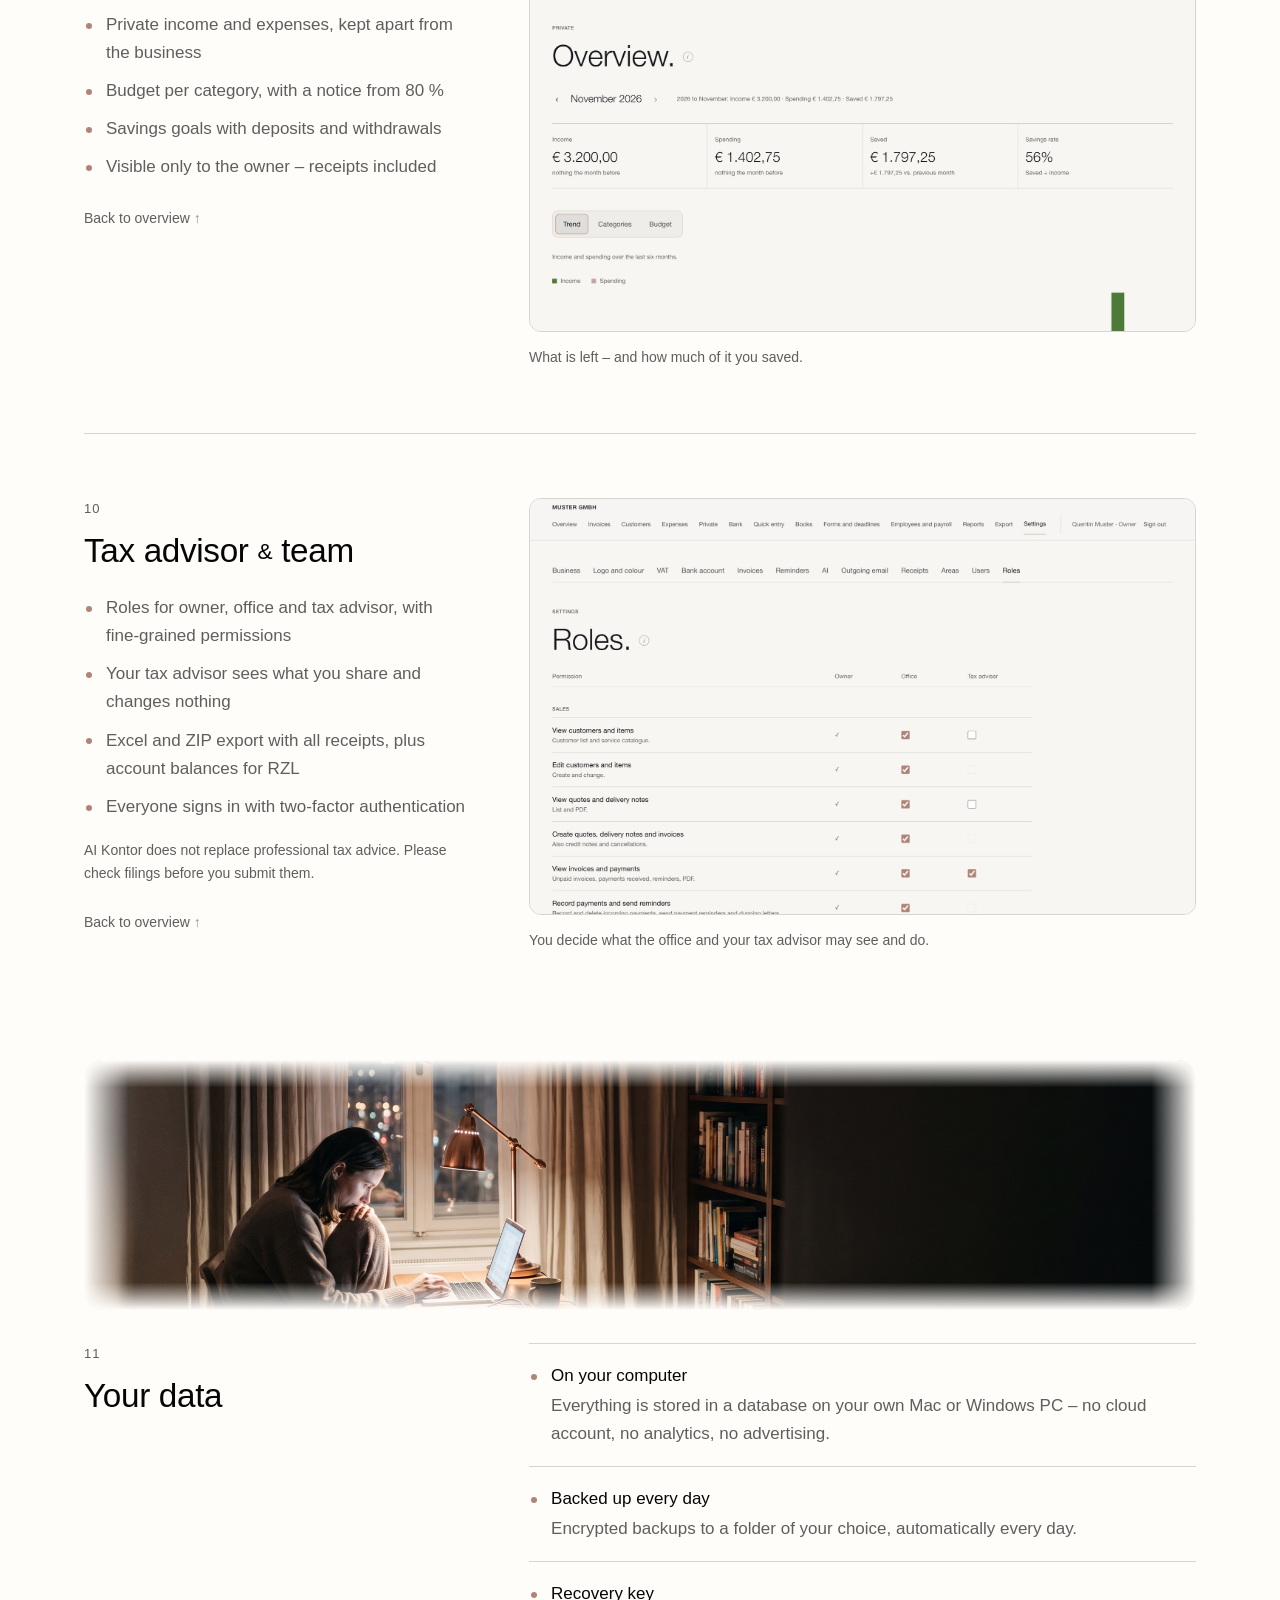
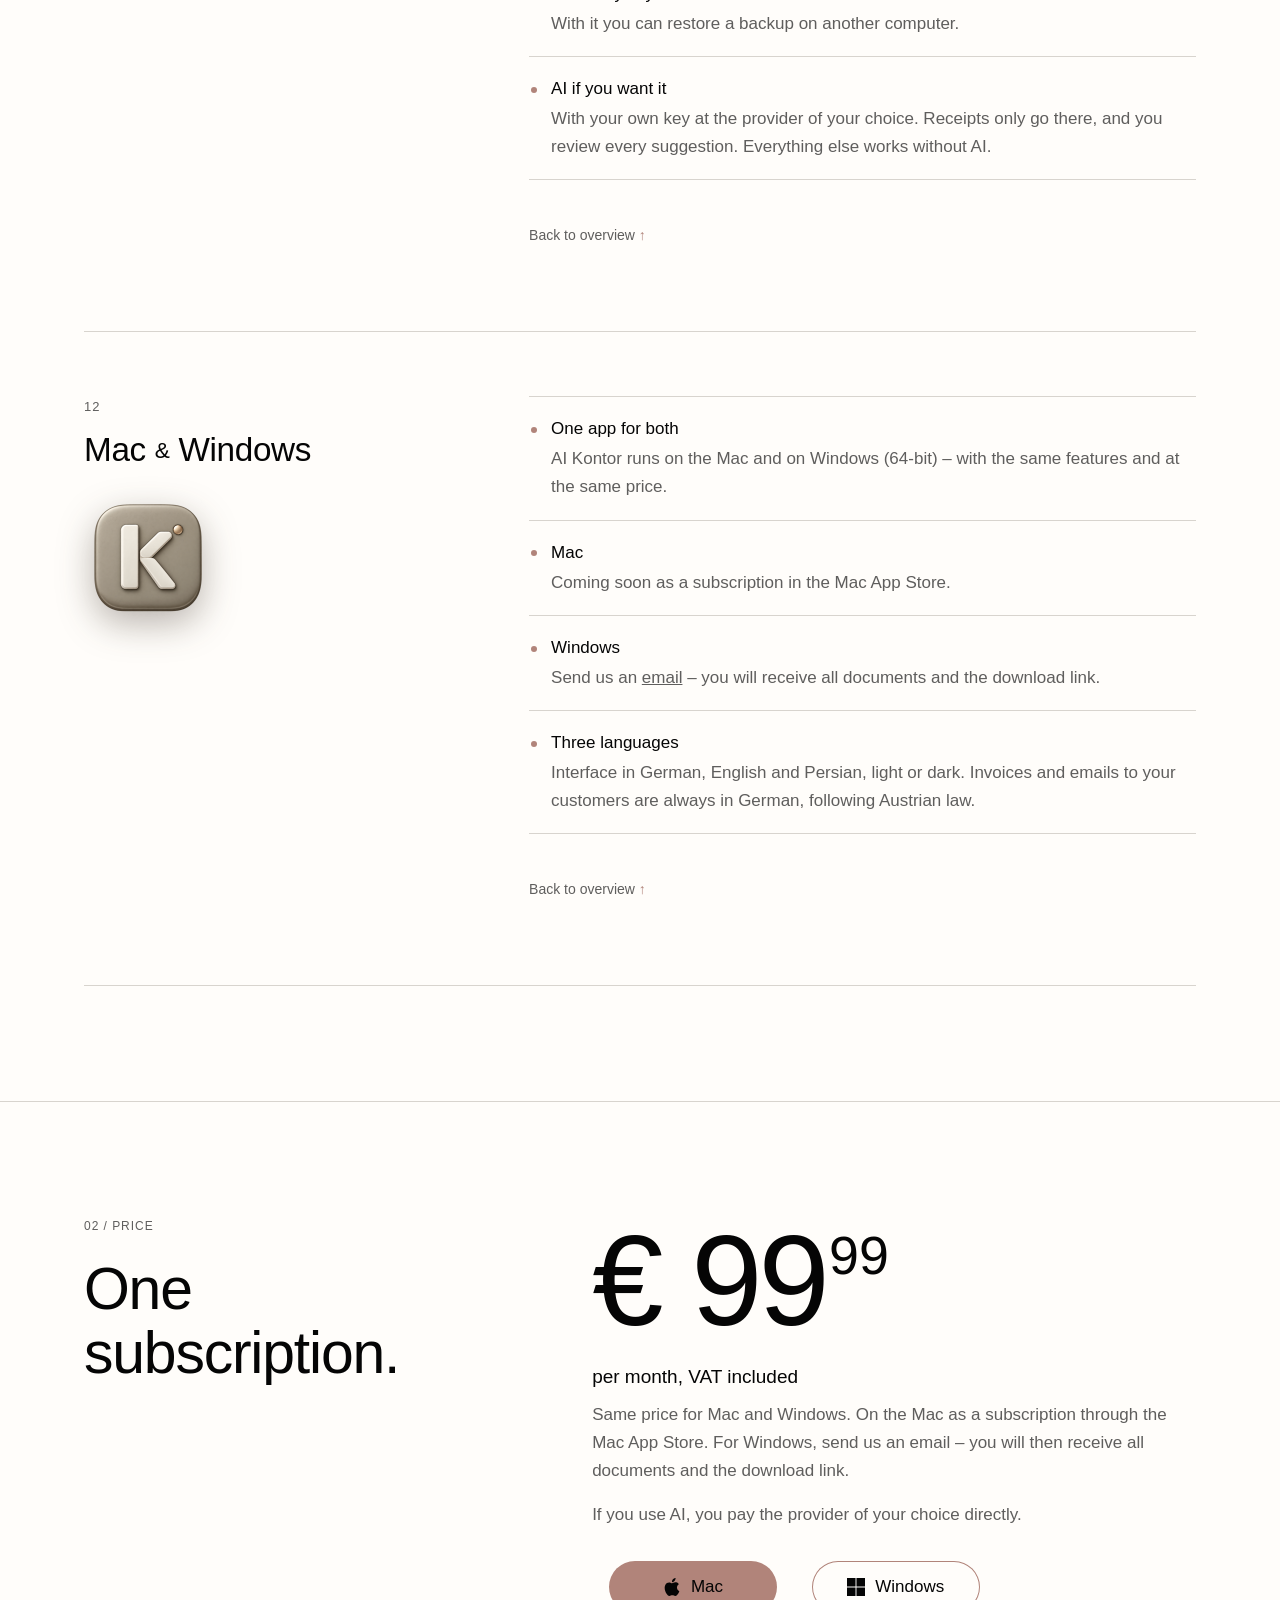
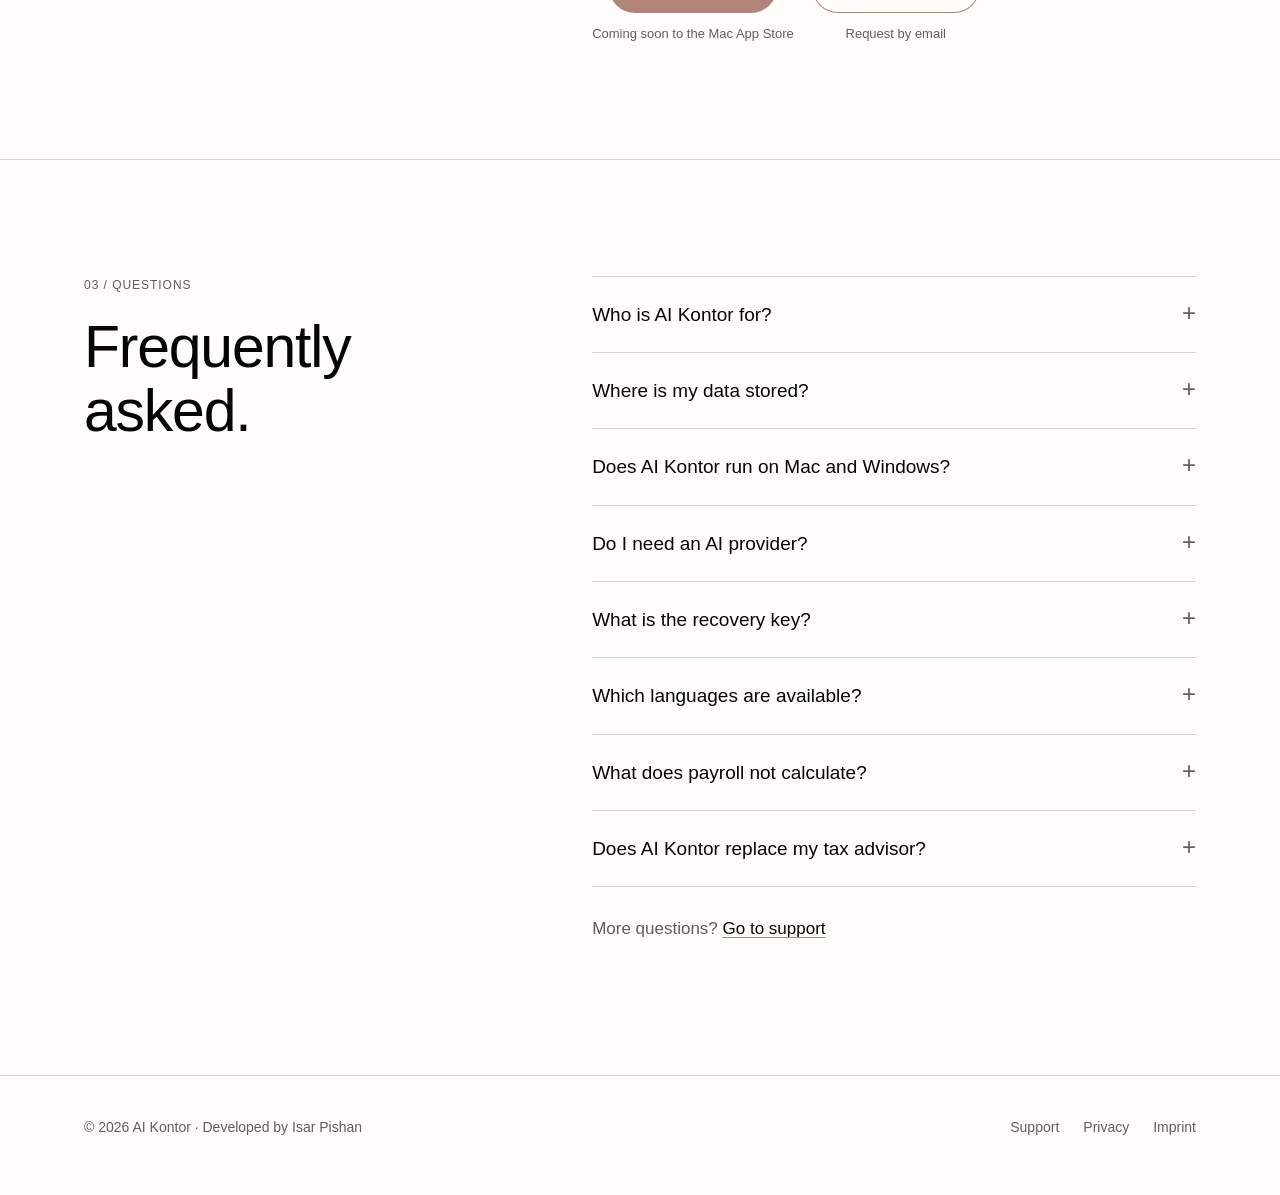
==== commit d9c2999c: "Landing page: Mac and Windows buttons with logos The single button plus email link is now two equal " ====
--- a/en/index.html
+++ b/en/index.html
@@ -39,9 +39,9 @@
       <h1>Your office. On your computer.</h1>
       <p class="plattform">For Mac and Windows</p>
       <p class="einleitung">Bookkeeping, payroll, invoices, receipts, bank and tax – in one app. Your data stays with you.</p>
-      <div class="knopf-zeile">
-        <span class="knopf">Coming soon to the Mac App Store</span>
-        <a class="zweitlink" href="mailto:isar.pishan@gmail.com?subject=AI%20Kontor%20for%20Windows">Request Windows version by email</a>
+      <div class="knopf-zeile plattform-wahl">
+        <div class="wahl"><span class="knopf"><svg class="logo" viewBox="0 0 24 24" aria-hidden="true"><path fill="currentColor" d="M12.152 6.896c-.948 0-2.415-1.078-3.96-1.04-2.04.027-3.91 1.183-4.961 3.014-2.117 3.675-.546 9.103 1.519 12.09 1.013 1.454 2.208 3.09 3.792 3.039 1.52-.065 2.09-.987 3.935-.987 1.831 0 2.35.987 3.96.948 1.637-.026 2.676-1.48 3.676-2.948 1.156-1.688 1.636-3.325 1.662-3.415-.039-.013-3.182-1.221-3.22-4.857-.026-3.04 2.48-4.494 2.597-4.559-1.429-2.09-3.623-2.324-4.39-2.376-2-.156-3.675 1.09-4.61 1.09zM15.53 3.83c.843-1.012 1.4-2.427 1.245-3.83-1.207.052-2.662.805-3.532 1.818-.78.896-1.454 2.338-1.273 3.714 1.338.104 2.715-.688 3.559-1.701"/></svg>Mac</span><span class="wahl-text">Coming soon to the Mac App Store</span></div>
+        <div class="wahl"><a class="knopf knopf-rand" href="mailto:isar.pishan@gmail.com?subject=AI%20Kontor%20for%20Windows" aria-label="Request the Windows version by email"><svg class="logo" viewBox="0 0 24 24" aria-hidden="true"><path fill="currentColor" d="M0 0h11.377v11.372H0zm12.623 0H24v11.372H12.623zM0 12.623h11.377V24H0zm12.623 0H24V24H12.623z"/></svg>Windows</a><span class="wahl-text">Request by email</span></div>
       </div>
       <p class="klein">€ 99.99 per month · same price for Mac and Windows</p>
     </div>
@@ -357,9 +357,9 @@
         <p class="preis-zusatz">per month, VAT included</p>
         <p>Same price for Mac and Windows. On the Mac as a subscription through the Mac App Store. For Windows, send us an email – you will then receive all documents and the download link.</p>
         <p>If you use AI, you pay the provider of your choice directly.</p>
-        <div class="knopf-zeile">
-          <span class="knopf">Coming soon to the Mac App Store</span>
-          <a class="zweitlink" href="mailto:isar.pishan@gmail.com?subject=AI%20Kontor%20for%20Windows">Request Windows version by email</a>
+        <div class="knopf-zeile plattform-wahl">
+          <div class="wahl"><span class="knopf"><svg class="logo" viewBox="0 0 24 24" aria-hidden="true"><path fill="currentColor" d="M12.152 6.896c-.948 0-2.415-1.078-3.96-1.04-2.04.027-3.91 1.183-4.961 3.014-2.117 3.675-.546 9.103 1.519 12.09 1.013 1.454 2.208 3.09 3.792 3.039 1.52-.065 2.09-.987 3.935-.987 1.831 0 2.35.987 3.96.948 1.637-.026 2.676-1.48 3.676-2.948 1.156-1.688 1.636-3.325 1.662-3.415-.039-.013-3.182-1.221-3.22-4.857-.026-3.04 2.48-4.494 2.597-4.559-1.429-2.09-3.623-2.324-4.39-2.376-2-.156-3.675 1.09-4.61 1.09zM15.53 3.83c.843-1.012 1.4-2.427 1.245-3.83-1.207.052-2.662.805-3.532 1.818-.78.896-1.454 2.338-1.273 3.714 1.338.104 2.715-.688 3.559-1.701"/></svg>Mac</span><span class="wahl-text">Coming soon to the Mac App Store</span></div>
+          <div class="wahl"><a class="knopf knopf-rand" href="mailto:isar.pishan@gmail.com?subject=AI%20Kontor%20for%20Windows" aria-label="Request the Windows version by email"><svg class="logo" viewBox="0 0 24 24" aria-hidden="true"><path fill="currentColor" d="M0 0h11.377v11.372H0zm12.623 0H24v11.372H12.623zM0 12.623h11.377V24H0zm12.623 0H24V24H12.623z"/></svg>Windows</a><span class="wahl-text">Request by email</span></div>
         </div>
       </div>
     </div>
--- a/stil.css
+++ b/stil.css
@@ -91,6 +91,14 @@
 a.knopf:hover { filter: brightness(1.06); }
 .knopf-zeile { display: flex; flex-wrap: wrap; align-items: center; gap: 14px 24px; }
 .knopf-zeile p { margin: 0; font-size: 14px; }
+/* Mac und Windows nebeneinander: Logo im Knopf, kurzer Hinweis darunter */
+.plattform-wahl { align-items: flex-start; gap: 14px 18px; }
+.wahl { display: flex; flex-direction: column; align-items: center; gap: 10px; }
+.plattform-wahl .knopf { gap: 10px; min-inline-size: 168px; justify-content: center; font-size: 17px; }
+.knopf .logo { inline-size: 18px; block-size: 18px; flex: none; }
+.knopf-rand { background: transparent; color: var(--ink); box-shadow: inset 0 0 0 1px var(--rose); }
+a.knopf-rand:hover { background: color-mix(in srgb, var(--rose) 14%, transparent); filter: none; }
+.wahl-text { font-size: 13px; color: var(--muted); text-align: center; }
 .zweitlink { color: var(--ink); font-size: 16px; text-decoration: underline; text-decoration-color: var(--line); text-decoration-thickness: 1px; text-underline-offset: 6px; }
 .zweitlink:hover { text-decoration-color: var(--ink); }
 .klein { margin-block-start: 20px; font-size: 14px; }
@@ -333,6 +341,8 @@
   .kopf .rahmen { min-height: 64px; gap: 16px; }
   .sprachen { padding-inline-start: 16px; }
   .knopf { width: 100%; justify-content: center; }
+  .plattform-wahl { display: grid; grid-template-columns: repeat(2, minmax(0, 1fr)); gap: 12px; inline-size: 100%; }
+  .plattform-wahl .knopf { min-inline-size: 0; padding-inline: 12px; }
   .kachel { border-radius: 20%; }
   .kachel { padding-inline: 8cqi; }
   .kachel-titel { margin-block-start: 34cqi; font-size: 7.6cqi; }
